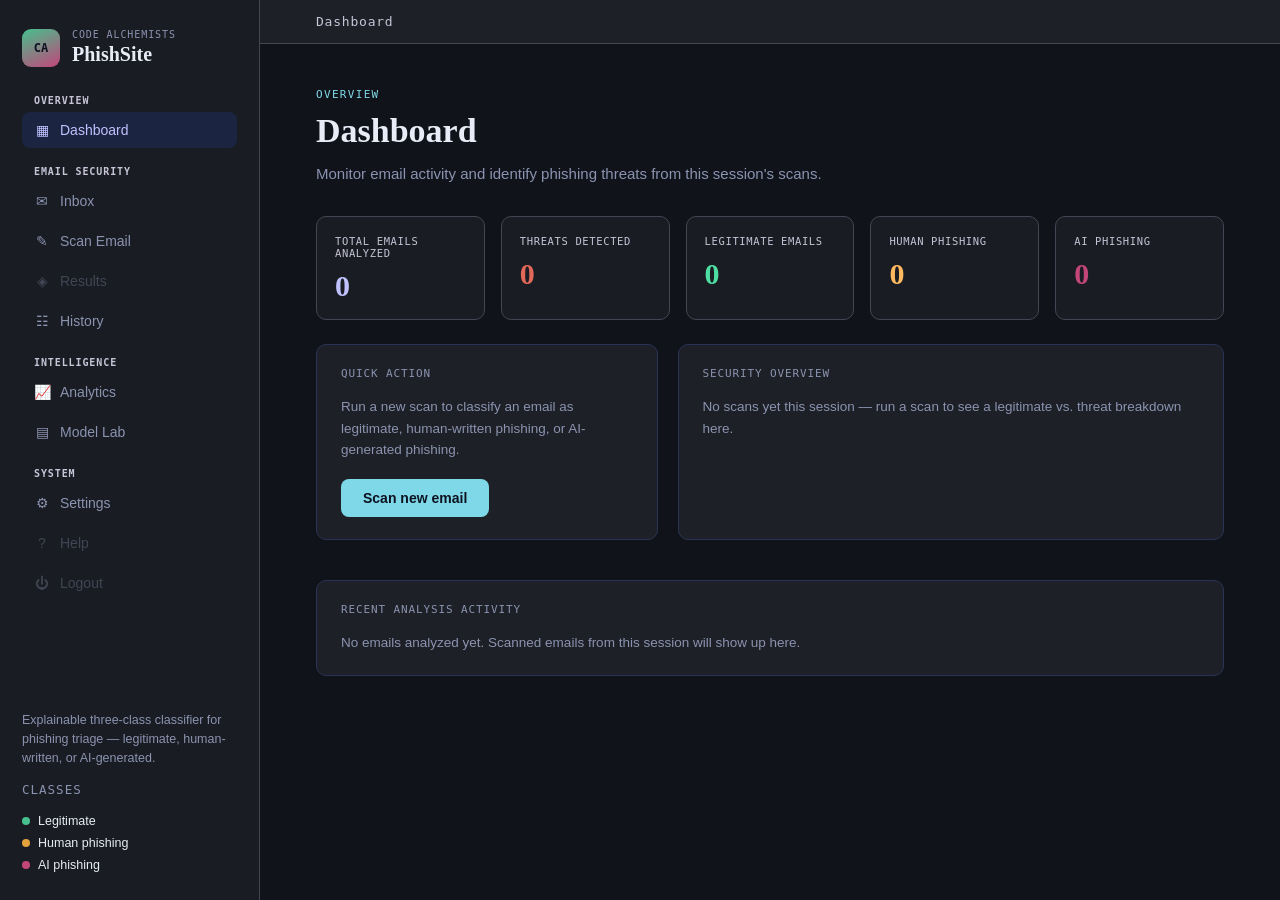
==== index.html @ acab6c03 "Improve Gmail OAuth and inbox fetching" ====
<!DOCTYPE html>
<html lang="en">
<head>
<meta charset="UTF-8">
<meta name="viewport" content="width=device-width, initial-scale=1.0">
<!-- Phase 2E-5: restricts where this static page can load scripts/styles/fonts from and
     where it can send network requests, limiting what a content-injection bug could reach
     (e.g. exfiltrating the in-memory Gmail access token) to the hosts this app actually uses. -->
<meta http-equiv="Content-Security-Policy" content="default-src 'self'; script-src 'self' https://accounts.google.com; style-src 'self' 'unsafe-inline' https://fonts.googleapis.com; font-src https://fonts.gstatic.com; img-src 'self'; connect-src 'self' https://gmail.googleapis.com https://www.googleapis.com https://oauth2.googleapis.com; frame-src https://accounts.google.com; base-uri 'self'; form-action 'self';">
<title>PhishSite — Email Origin Classifier · Code Alchemists</title>
<link rel="preconnect" href="https://fonts.googleapis.com">
<link rel="preconnect" href="https://fonts.gstatic.com" crossorigin>
<link href="https://fonts.googleapis.com/css2?family=Fraunces:opsz,wght@9..144,400;9..144,500;9..144,600;9..144,700;9..144,800&family=Inter:wght@400;500;600;700&family=IBM+Plex+Mono:wght@400;500;600&display=swap" rel="stylesheet">
<script src="https://accounts.google.com/gsi/client" async defer></script>
<link rel="stylesheet" href="style.css">
</head>
<body>
<input type="checkbox" id="mobile-nav-toggle" class="mobile-nav-toggle-input" hidden>
<label for="mobile-nav-toggle" class="sidebar-overlay" aria-hidden="true"></label>

<div class="app">

  <aside class="sidebar">
    <div class="brand">
      <span class="brand-mark">CA</span>
      <div class="brand-text">
        <span class="brand-eyebrow">Code Alchemists</span>
        <span class="brand-name">PhishSite</span>
      </div>
    </div>

    <nav class="nav">
      <p class="nav-group-label">Overview</p>
      <button class="nav-item active" data-view="dashboard"><span class="nav-icon">▦</span>Dashboard</button>

      <p class="nav-group-label">Email Security</p>
      <button class="nav-item" data-view="inbox"><span class="nav-icon">✉</span>Inbox</button>
      <button class="nav-item" data-view="scan"><span class="nav-icon">✎</span>Scan Email</button>
      <button class="nav-item" data-view="results" id="nav-results" disabled><span class="nav-icon">◈</span>Results</button>
      <button class="nav-item" data-view="history"><span class="nav-icon">☷</span>History</button>

      <p class="nav-group-label">Intelligence</p>
      <button class="nav-item" data-view="analytics"><span class="nav-icon">📈</span>Analytics</button>
      <button class="nav-item" data-view="lab"><span class="nav-icon">▤</span>Model Lab</button>

      <p class="nav-group-label">System</p>
      <button class="nav-item" data-view="settings"><span class="nav-icon">⚙</span>Settings</button>
      <button class="nav-item" data-view="help" disabled><span class="nav-icon">?</span>Help</button>
      <button class="nav-item" data-view="logout" disabled><span class="nav-icon">⏻</span>Logout</button>
    </nav>

    <div class="sidebar-foot">
      <p>Explainable three-class classifier for phishing triage — legitimate, human-written, or AI-generated.</p>
      <p class="legend-title mono">Classes</p>
      <ul class="legend">
        <li><i class="dot dot-legit"></i>Legitimate</li>
        <li><i class="dot dot-human"></i>Human phishing</li>
        <li><i class="dot dot-ai"></i>AI phishing</li>
      </ul>
    </div>
  </aside>

  <main class="main">

    <header class="topbar">
      <label for="mobile-nav-toggle" class="hamburger-btn" id="mobile-menu-btn" aria-label="Open menu">
        <span></span><span></span><span></span>
      </label>
      <span class="topbar-title mono" id="topbar-title">Dashboard</span>
    </header>

    <div class="main-content">

    <!-- DASHBOARD VIEW -->
    <section class="view active" id="view-dashboard">
      <div class="view-head">
        <p class="eyebrow">Overview</p>
        <h1>Dashboard</h1>
        <p class="lede">Monitor email activity and identify phishing threats from this session's scans.</p>
      </div>

      <div class="dash-bento">
        <div class="metric-card">
          <p class="metric-label">Total emails analyzed</p>
          <p class="metric-value" id="metric-total">0</p>
        </div>
        <div class="metric-card">
          <p class="metric-label">Threats detected</p>
          <p class="metric-value metric-danger" id="metric-threats">0</p>
        </div>
        <div class="metric-card">
          <p class="metric-label">Legitimate emails</p>
          <p class="metric-value metric-secondary" id="metric-legit">0</p>
        </div>
        <div class="metric-card">
          <p class="metric-label">Human phishing</p>
          <p class="metric-value metric-tertiary" id="metric-human">0</p>
        </div>
        <div class="metric-card">
          <p class="metric-label">AI phishing</p>
          <p class="metric-value metric-ai" id="metric-ai">0</p>
        </div>
      </div>

      <div class="dash-grid">
        <div class="panel dash-quick-action">
          <p class="panel-title">Quick action</p>
          <p class="dash-quick-desc">Run a new scan to classify an email as legitimate, human-written phishing, or AI-generated phishing.</p>
          <button class="btn-primary" id="btn-dash-scan">Scan new email</button>
        </div>

        <div class="panel dash-security-overview">
          <p class="panel-title">Security overview</p>
          <div id="dash-security-body">
            <p class="dash-empty-text">No scans yet this session — run a scan to see a legitimate vs. threat breakdown here.</p>
          </div>
        </div>
      </div>

      <div class="panel dash-activity">
        <p class="panel-title">Recent analysis activity</p>
        <div id="dash-activity-body">
          <p class="dash-empty-text">No emails analyzed yet. Scanned emails from this session will show up here.</p>
        </div>
      </div>
    </section>

    <!-- INBOX VIEW -->
    <section class="view" id="view-inbox">
      <div class="view-head">
        <p class="eyebrow">Email security</p>
        <h1>Inbox</h1>
        <p class="lede">Connect Gmail with Google's own sign-in to pull recent messages straight into the scanner and scan them for phishing.</p>
      </div>

      <div class="inbox-panel" id="gmail-panel">

        <!-- DISCONNECTED STATE -->
        <div id="gmail-disconnected" class="inbox-disconnected">
          <div class="inbox-disconnected-icon">✉</div>
          <p class="inbox-disconnected-title">Connect your Gmail inbox</p>
          <p class="gmail-desc">PhishSite never sees your password — Google handles sign-in directly and only hands this page a temporary, read-only token.</p>
          <div class="gmail-setup-row">
            <button class="btn-primary" id="btn-gmail-connect">Continue with Google</button>
          </div>
        </div>

        <!-- CONNECTED STATE -->
        <div id="gmail-connected" class="inbox-connected" style="display:none;">
          <div class="inbox-toolbar">
            <span id="gmail-account-label" class="mono"></span>
            <div class="inbox-toolbar-actions">
              <button class="btn-secondary" id="btn-gmail-refresh">Fetch recent emails</button>
              <button class="btn-primary" id="btn-gmail-scanall">Scan all fetched</button>
              <button class="btn-secondary" id="btn-gmail-disconnect">Disconnect</button>
            </div>
          </div>
          <div id="gmail-messages" class="gmail-messages"></div>
          <div id="gmail-batch-results" class="gmail-batch-results"></div>
        </div>

        <p class="gmail-status mono" id="gmail-status"></p>
      </div>
    </section>

    <!-- SCAN VIEW -->
    <section class="view" id="view-scan">
      <div class="view-head">
        <p class="eyebrow">Input</p>
        <h1>Trace where this email really came from.</h1>
        <p class="lede">Paste the subject, sender, and body below. PhishSite reads the language itself — tone, urgency, structure — to tell a legitimate message apart from human-written and AI-generated phishing, and shows its reasoning.</p>
      </div>

      <div class="steps">
        <div class="step active"><span>1</span>Input</div>
        <div class="step-line"></div>
        <div class="step" id="step-analyze"><span>2</span>Analyze</div>
        <div class="step-line"></div>
        <div class="step" id="step-evidence"><span>3</span>Evidence</div>
      </div>

      <div class="panel scan-grid">
        <p class="panel-title" style="grid-column:1/-1;">Manual entry</p>
        <div class="field-col">
          <label>Subject
            <input id="in-subject" type="text" placeholder="e.g. Your account will be suspended">
          </label>
          <label>Sender
            <input id="in-sender" type="text" placeholder="e.g. billing@company.com">
          </label>
          <label>URLs
            <input id="in-urls" type="text" placeholder="Paste any links found in the email">
          </label>
          <label>Metadata
            <input id="in-metadata" type="text" placeholder="SPF / DKIM / Reply-To (optional)">
          </label>
          <div class="samples">
            <span class="samples-label">Try a sample:</span>
            <button class="sample-btn" data-sample="legit">Legitimate</button>
            <button class="sample-btn" data-sample="human">Human phishing</button>
            <button class="sample-btn" data-sample="ai">AI phishing</button>
          </div>
        </div>

        <div class="body-col">
          <label style="flex:1;display:flex;flex-direction:column;">Email body
            <textarea id="in-body" rows="12" placeholder="Paste the full email body here..." style="flex:1;"></textarea>
          </label>
          <div class="scan-actions">
            <button class="btn-primary" id="btn-analyze">Analyze email</button>
            <span class="scan-status mono" id="scan-status"></span>
          </div>
        </div>
      </div>

      <div class="panel hint-panel">
        <p class="hint-title">What PhishSite looks for</p>
        <p class="hint-sample">"Dear <mark class="tag-neutral">Valued Customer</mark>, your account will be <mark class="tag-human">suspended within 24 hours</mark>... <mark class="tag-ai">we understand the inconvenience this may cause</mark>... please <mark class="tag-error">verifiy</mark> now."</p>
        <ul class="hint-legend">
          <li><i class="dot dot-tag-neutral"></i>Generic greeting</li>
          <li><i class="dot dot-human"></i>Urgency cue</li>
          <li><i class="dot dot-ai"></i>AI-style phrasing</li>
          <li><i class="dot dot-error"></i>Spelling irregularity</li>
        </ul>
      </div>
    </section>

    <!-- RESULTS VIEW -->
    <section class="view" id="view-results">
      <div class="view-head">
        <p class="eyebrow">Evidence</p>
      </div>

      <div class="result-banner" id="result-banner">
        <div>
          <span class="severity-badge sev-trusted" id="severity-badge">—</span>
          <span class="source-badge source-manual" id="source-badge"></span>
          <p class="result-label" id="result-label">—</p>
          <p class="result-sub" id="result-sub">Run a scan to see a classification here.</p>
        </div>
        <div class="confidence-wrap">
          <p class="confidence-num" id="confidence-num">—</p>
          <div class="confidence-bar"><div class="confidence-fill" id="confidence-fill"></div></div>
          <p class="confidence-caption">confidence</p>
        </div>
      </div>

      <div class="panel result-summary-panel" id="result-summary-panel">
        <div class="summary-stat"><p class="summary-stat-label">Threat level</p><p class="summary-stat-value" id="summary-threat">—</p></div>
        <div class="summary-stat"><p class="summary-stat-label">Classification</p><p class="summary-stat-value" id="summary-classification">—</p></div>
        <div class="summary-stat"><p class="summary-stat-label">Confidence</p><p class="summary-stat-value" id="summary-confidence">—</p></div>
        <div class="summary-stat"><p class="summary-stat-label">Signals found</p><p class="summary-stat-value" id="summary-signal-count">—</p></div>
        <div class="summary-stat"><p class="summary-stat-label">URLs detected</p><p class="summary-stat-value" id="summary-url-count">—</p></div>
        <div class="summary-stat summary-stat-wide"><p class="summary-stat-label">Sender</p><p class="summary-stat-value mono" id="summary-sender">—</p></div>
        <div class="summary-stat summary-stat-wide"><p class="summary-stat-label">Received</p><p class="summary-stat-value mono" id="summary-received">—</p></div>
      </div>

      <div class="panel why-panel" id="why-panel">
        <p class="panel-title">Why this result?</p>
        <p class="confidence-explain" id="confidence-explain">Run a scan to see an explanation here.</p>
        <div class="why-groups">
          <div class="why-group why-group-trust">
            <p class="why-group-title">Trust indicators</p>
            <ul class="why-list" id="why-trust-list"></ul>
          </div>
          <div class="why-group why-group-risk">
            <p class="why-group-title">Risk indicators</p>
            <ul class="why-list" id="why-risk-list"></ul>
          </div>
          <div class="why-group why-group-attention">
            <p class="why-group-title">Attention indicators</p>
            <ul class="why-list" id="why-attention-list"></ul>
          </div>
        </div>
      </div>

      <div class="panel auth-panel" id="auth-panel">
        <p class="panel-title">Email authentication</p>
        <p class="auth-unavailable" id="auth-unavailable">Authentication headers aren't available for manually entered email — connect Gmail and scan a real message to see SPF/DKIM/DMARC results here.</p>
        <div class="auth-grid" id="auth-grid" style="display:none;">
          <div class="auth-stat"><p class="summary-stat-label">SPF</p><span class="auth-status-badge" id="auth-spf">—</span></div>
          <div class="auth-stat"><p class="summary-stat-label">DKIM</p><span class="auth-status-badge" id="auth-dkim">—</span></div>
          <div class="auth-stat"><p class="summary-stat-label">DMARC</p><span class="auth-status-badge" id="auth-dmarc">—</span></div>
          <div class="auth-stat"><p class="summary-stat-label">Sender alignment</p><span class="auth-status-badge" id="auth-alignment">—</span></div>
        </div>
        <ul class="auth-evidence-list" id="auth-evidence-list"></ul>
      </div>

      <div class="panel attachment-panel" id="attachment-panel">
        <p class="panel-title">Attachment analysis</p>
        <p class="auth-unavailable" id="attachment-unavailable">Attachment data isn't available for manually entered email — connect Gmail and scan a real message to see attachment risk here.</p>
        <p class="auth-unavailable" id="attachment-none" style="display:none;">No attachments were found on this message.</p>
        <table class="attachment-table" id="attachment-table" style="display:none;">
          <thead><tr><th>Filename</th><th>Type</th><th>Risk</th><th>Reason</th></tr></thead>
          <tbody id="attachment-table-body"></tbody>
        </table>
      </div>

      <div class="results-grid">
        <div class="panel annotated-panel" id="annotated-panel">
          <p class="panel-title">Annotated email</p>
          <div class="annotated-legend">
            <span class="legend-item"><span class="legend-swatch sw-security"></span>Security / trusted wording</span>
            <span class="legend-item"><span class="legend-swatch sw-human"></span>Urgency / warning wording</span>
            <span class="legend-item"><span class="legend-swatch sw-ai"></span>AI-style hedging phrasing</span>
            <span class="legend-item"><span class="legend-swatch sw-neutral"></span>Generic greeting</span>
            <span class="legend-item"><span class="legend-swatch sw-error"></span>Spelling / grammar irregularity</span>
          </div>
          <div class="annotated-meta" id="annotated-meta"></div>
          <div class="annotated-body" id="annotated-body">Run a scan first.</div>
        </div>

        <div class="side-col">
          <div class="panel">
            <p class="panel-title">Top signals</p>
            <ul class="signals" id="signals-list"></ul>
          </div>
          <div class="panel risk-panel" id="risk-panel">
            <p class="panel-title">Risk summary</p>
            <p id="risk-text">—</p>
            <p class="recommend" id="recommend-text"></p>
          </div>
          <div class="panel action-panel" id="action-panel">
            <p class="panel-title">What should you do?</p>
            <ul class="action-list" id="action-list"></ul>
          </div>
        </div>
      </div>

      <div class="heuristic-disclaimer">
        <span class="disclaimer-icon">ℹ</span>
        <span>PhishSite uses heuristic analysis based on email content, sender information, and links. It helps identify suspicious patterns but does not guarantee that an email is safe or malicious — always use your own judgment for anything sensitive.</span>
      </div>

      <div class="results-actions">
        <button class="btn-secondary" id="btn-rescan">Analyze another email</button>
        <button class="btn-secondary" id="btn-export">Export report</button>
      </div>
    </section>

    <!-- HISTORY VIEW -->
    <section class="view" id="view-history">
      <div class="view-head">
        <p class="eyebrow">Email security</p>
        <h1>Analysis history</h1>
        <p class="lede">Review email analyses from this session and reopen any result.</p>
      </div>

      <div class="history-toolbar">
        <input type="text" id="history-search" class="history-search-input" placeholder="Search by subject or sender...">
        <select id="history-filter" class="history-filter-select">
          <option value="all">All classifications</option>
          <option value="legit">Legitimate</option>
          <option value="human">Human phishing</option>
          <option value="ai">AI phishing</option>
        </select>
      </div>

      <div class="panel history-panel" id="history-body"></div>
    </section>

    <!-- ANALYTICS VIEW -->
    <section class="view" id="view-analytics">
      <div class="view-head">
        <p class="eyebrow">Intelligence</p>
        <h1>Security analytics</h1>
        <p class="lede">Classification patterns and threat trends from this session's scans.</p>
      </div>

      <div id="analytics-body"></div>
    </section>

    <!-- LAB VIEW -->
    <section class="view" id="view-lab">
      <div class="view-head">
        <p class="eyebrow">Model lab</p>
        <div class="view-head-title-row">
          <h1>Model evaluation dashboard</h1>
          <span class="badge-demo">Demo data</span>
        </div>
        <p class="lede">Sample results shown for illustration — no trained model is connected yet. Point PhishSite at a trained checkpoint to populate this view with live metrics.</p>
      </div>

      <div class="lab-toggle">
        <button class="toggle-btn active" data-model="tfidf">TF-IDF + XGBoost</button>
        <button class="toggle-btn" data-model="distilbert">DistilBERT-inspired</button>
      </div>

      <div class="panel lab-overview">
        <div class="lab-overview-row">
          <div>
            <p class="lab-overview-name" id="lab-overview-name">TF-IDF + XGBoost</p>
            <p class="gmail-desc" id="lab-overview-note">Lightweight baseline, fast to retrain</p>
          </div>
          <span class="badge-demo">Demo data</span>
        </div>
      </div>

      <div class="kpi-row" id="kpi-row"></div>

      <div class="lab-grid">
        <div class="panel">
          <p class="panel-title">Model comparison <span class="badge-demo badge-demo-sm">Demo</span></p>
          <table class="cmp-table" id="cmp-table">
            <thead><tr><th>Model</th><th>Accuracy</th><th>F1-score</th><th>Notes</th></tr></thead>
            <tbody>
              <tr data-model="tfidf"><td>TF-IDF + XGBoost</td><td>91.4%</td><td>89.8%</td><td>Lightweight baseline, fast to retrain</td></tr>
              <tr data-model="distilbert"><td>DistilBERT-inspired</td><td>94.7%</td><td>93.9%</td><td>Higher accuracy, heavier inference cost</td></tr>
            </tbody>
          </table>
        </div>
        <div class="panel">
          <p class="panel-title">Class distribution (training set) <span class="badge-demo badge-demo-sm">Demo</span></p>
          <div class="dist-chart" id="dist-chart"></div>
        </div>
      </div>

      <div class="panel">
        <p class="panel-title">Confusion matrix <span class="badge-demo badge-demo-sm">Demo</span></p>
        <div class="confusion" id="confusion-matrix"></div>
      </div>

      <div class="panel">
        <p class="panel-title">Adversarial examples &amp; failure cases</p>
        <ul class="fail-list">
          <li><strong>Polished, legitimate-like phishing</strong> — fluent AI phishing with a convincing footer is occasionally scored as Legitimate; mitigated by weighting URL and sender signals more heavily.</li>
          <li><strong>Tone-mismatched email</strong> — a human-written phishing email rewritten in a formal register drifts toward the AI-phishing class; flagged for adversarial retraining.</li>
          <li><strong>Short transactional emails</strong> — very short legitimate emails sometimes lack enough signal for a confident prediction.</li>
        </ul>
      </div>
    </section>

    <!-- SETTINGS VIEW -->
    <section class="view" id="view-settings">
      <div class="view-head">
        <p class="eyebrow">System</p>
        <h1>Settings</h1>
        <p class="lede">Manage your Gmail connection and this session's data.</p>
      </div>

      <div id="settings-body"></div>
    </section>

    </div>
  </main>
</div>


<script src="app.js"></script>
</body>
</html>
---- style.css ----
:root{
    --ink:#0D1220;
    --panel:#141B30;
    --panel-raised:#1B2440;
    --line:#2A3355;
    --text:#E8ECF6;
    --muted:#8B93B0;
    --action:#7FD8E8;
    --legit:#46C08D;
    --human:#E3A23C;
    --ai:#C2467A;
    --tag-neutral:#6F8FD8;
    --tag-error:#E2685A;
    --radius:10px;

    /* PhishSite shell design tokens (Stitch design system) */
    --ps-surface:#10131a;
    --ps-surface-container-low:#191c22;
    --ps-surface-container:#1d2026;
    --ps-primary:#c0c1ff;
    --ps-secondary:#4edea3;
    --ps-tertiary:#ffb95f;
    --ps-on-surface:#e1e2eb;
    --ps-on-surface-variant:#c7c4d7;
    --ps-outline-variant:#464554;
    --ps-sidebar-width:260px;
  }
  *{box-sizing:border-box;}
  html,body{margin:0;padding:0;}
  body{
    background:var(--ps-surface);
    color:var(--text);
    font-family:'Inter',sans-serif;
    -webkit-font-smoothing:antialiased;
  }
  h1,h2,.font-display{font-family:'Fraunces',serif;font-optical-sizing:auto;}
  .mono{font-family:'IBM Plex Mono',monospace;}
  a{color:var(--action);}
  button{font-family:inherit;cursor:pointer;}
  ::selection{background:var(--action);color:var(--ink);}
  :focus-visible{outline:2px solid var(--action);outline-offset:2px;}

  .app{display:flex;min-height:100vh;}

  /* SIDEBAR (PhishSite application shell) */
  .sidebar{
    width:var(--ps-sidebar-width);flex-shrink:0;background:var(--ps-surface-container-low);
    border-right:1px solid var(--ps-outline-variant);
    padding:28px 22px;display:flex;flex-direction:column;gap:28px;
    position:fixed;top:0;left:0;height:100vh;overflow-y:auto;z-index:50;
  }
  .main{margin-left:var(--ps-sidebar-width);}

  .nav-group-label{
    font-family:'IBM Plex Mono',monospace;font-size:10px;font-weight:600;
    letter-spacing:.09em;text-transform:uppercase;color:var(--ps-on-surface-variant);
    margin:14px 0 2px;padding:0 12px;
  }
  .nav-group-label:first-child{margin-top:0;}

  /* Mobile off-canvas overlay + toggle (CSS-only, no JS needed) */
  .sidebar-overlay{
    display:none;position:fixed;inset:0;background:rgba(0,0,0,.5);z-index:40;
  }
  .hamburger-btn{
    display:none;flex-direction:column;justify-content:center;gap:4px;
    width:34px;height:34px;cursor:pointer;flex-shrink:0;
  }
  .hamburger-btn span{display:block;width:20px;height:2px;background:var(--ps-on-surface);border-radius:2px;}
  .brand{display:flex;align-items:center;gap:12px;}
  .brand-mark{
    width:38px;height:38px;border-radius:9px;flex-shrink:0;
    background:linear-gradient(155deg,var(--legit),var(--ai));
    display:flex;align-items:center;justify-content:center;
    font-family:'IBM Plex Mono',monospace;font-weight:600;font-size:12px;color:var(--ink);
  }
  .brand-text{display:flex;flex-direction:column;line-height:1.3;}
  .brand-eyebrow{font-family:'IBM Plex Mono',monospace;font-size:10px;letter-spacing:.09em;text-transform:uppercase;color:var(--muted);}
  .brand-name{font-family:'Fraunces',serif;font-size:20px;font-weight:600;}

  .nav{display:flex;flex-direction:column;gap:4px;}
  .nav-item{
    display:flex;align-items:center;gap:10px;
    background:transparent;border:none;color:var(--muted);
    text-align:left;padding:10px 12px;border-radius:8px;font-size:14px;font-weight:500;
    transition:background .15s ease,color .15s ease;
  }
  .nav-icon{font-size:14px;width:16px;text-align:center;}
  .nav-item:hover:not(:disabled){background:var(--panel-raised);color:var(--text);}
  .nav-item.active{background:var(--panel-raised);color:var(--ps-primary);}
  .nav-item:disabled{opacity:.35;cursor:not-allowed;}

  .sidebar-foot{margin-top:auto;display:flex;flex-direction:column;gap:14px;}
  .sidebar-foot p{font-size:12.5px;color:var(--muted);line-height:1.5;margin:0;}
  .legend-title{font-family:'IBM Plex Mono',monospace;font-size:10px;text-transform:uppercase;letter-spacing:.08em;color:var(--muted)!important;}
  .legend{list-style:none;padding:0;margin:0;display:flex;flex-direction:column;gap:8px;}
  .legend li{display:flex;align-items:center;gap:8px;font-size:12.5px;color:var(--text);}
  .dot{width:8px;height:8px;border-radius:50%;display:inline-block;flex-shrink:0;}
  .dot-legit{background:var(--legit);}
  .dot-human{background:var(--human);}
  .dot-ai{background:var(--ai);}
  .dot-tag-neutral{background:var(--tag-neutral);}
  .dot-error{background:var(--tag-error);}

  /* MAIN */
  .main{flex:1;min-width:0;display:flex;flex-direction:column;}
  .topbar{
    display:flex;align-items:center;gap:16px;flex-shrink:0;
    padding:14px 56px;background:var(--ps-surface-container);
    border-bottom:1px solid var(--ps-outline-variant);
    position:sticky;top:0;z-index:30;
  }
  .topbar-title{font-size:13px;letter-spacing:.06em;color:var(--ps-on-surface-variant);}
  .main-content{padding:44px 56px 80px;}
  .view{display:none;max-width:1080px;margin:0 auto;}
  .view.active{display:block;animation:fadeIn .4s ease;}
  @keyframes fadeIn{from{opacity:0;transform:translateY(6px);}to{opacity:1;transform:translateY(0);}}

  .eyebrow{font-family:'IBM Plex Mono',monospace;font-size:11px;letter-spacing:.12em;text-transform:uppercase;color:var(--action);margin:0 0 10px;}
  .view-head h1{font-size:34px;font-weight:600;margin:0 0 12px;line-height:1.15;}
  .lede{color:var(--muted);font-size:15px;line-height:1.6;max-width:640px;margin:0 0 30px;}

  /* STEPS */
  .steps{display:flex;align-items:center;gap:10px;margin-bottom:28px;}
  .step{display:flex;align-items:center;gap:8px;font-size:12.5px;color:var(--muted);font-weight:500;}
  .step span{width:20px;height:20px;border-radius:50%;border:1px solid var(--line);display:flex;align-items:center;justify-content:center;font-size:11px;font-family:'IBM Plex Mono',monospace;}
  .step.active{color:var(--text);}
  .step.active span{border-color:var(--action);color:var(--action);}
  .step-line{width:36px;height:1px;background:var(--line);}

  /* PANELS */
  .panel{background:var(--panel);border:1px solid var(--line);border-radius:var(--radius);padding:22px 24px;margin-bottom:20px;}
  .panel-title{font-family:'IBM Plex Mono',monospace;font-size:11px;text-transform:uppercase;letter-spacing:.08em;color:var(--muted);margin:0 0 16px;}

  /* SCAN FORM */
  .scan-grid{display:grid;grid-template-columns:1fr 1.15fr;gap:28px;}
  label{display:flex;flex-direction:column;gap:6px;font-size:12.5px;color:var(--muted);margin-bottom:14px;}
  .field-col label:last-of-type{margin-bottom:0;}
  input[type=text],textarea{
    background:var(--panel-raised);border:1px solid var(--line);border-radius:7px;
    color:var(--text);padding:10px 12px;font-size:14px;font-family:'Inter',sans-serif;
    resize:vertical;
  }
  textarea{font-family:'IBM Plex Mono',monospace;font-size:13px;line-height:1.6;}
  input::placeholder,textarea::placeholder{color:#586084;}
  .samples{margin-top:6px;display:flex;flex-wrap:wrap;align-items:center;gap:8px;}
  .samples-label{font-size:12px;color:var(--muted);margin-right:2px;}
  .sample-btn{background:transparent;border:1px solid var(--line);color:var(--text);padding:6px 12px;border-radius:20px;font-size:12px;transition:border-color .15s ease,color .15s ease;}
  .sample-btn:hover{border-color:var(--action);color:var(--action);}
  .body-col{display:flex;flex-direction:column;}
  .scan-actions{margin-top:14px;display:flex;align-items:center;gap:14px;}
  .btn-primary{background:var(--action);color:var(--ink);border:none;padding:11px 22px;border-radius:8px;font-weight:600;font-size:14px;transition:filter .15s ease,transform .1s ease;}
  .btn-primary:hover{filter:brightness(1.08);}
  .btn-primary:active{transform:scale(.98);}
  .scan-status{font-family:'IBM Plex Mono',monospace;font-size:12px;color:var(--action);min-height:16px;}
  .scan-status.err{color:var(--tag-error);}

  .hint-panel{background:var(--panel-raised);}
  .hint-title{font-size:13px;font-weight:600;margin:0 0 10px;color:var(--text);}
  .hint-sample{font-family:'IBM Plex Mono',monospace;font-size:12.5px;line-height:2;color:var(--muted);margin:0 0 14px;}
  .hint-sample mark{border-radius:3px;padding:1px 4px;color:var(--ink);font-weight:600;}
  .hint-legend{list-style:none;display:flex;flex-wrap:wrap;gap:16px;padding:0;margin:0;}
  .hint-legend li{display:flex;align-items:center;gap:7px;font-size:12px;color:var(--muted);}

  mark.tag-human{background:var(--human);}
  mark.tag-ai{background:var(--ai);color:var(--text);}
  mark.tag-neutral{background:var(--tag-neutral);}
  mark.tag-security{background:var(--ps-secondary);color:var(--ink);}
  mark.tag-error{background:transparent;color:var(--tag-error);border-bottom:2px dotted var(--tag-error);padding:0;}

  /* GMAIL CONNECT */
  .gmail-desc{font-size:13px;color:var(--muted);line-height:1.6;margin:0 0 14px;max-width:620px;}
  .gmail-setup-row{display:flex;gap:10px;flex-wrap:wrap;}
  .gmail-status{font-size:12px;margin:12px 0 0;min-height:16px;color:var(--action);}
  .gmail-status.err{color:var(--tag-error);}
  #gmail-account-label{font-size:12.5px;color:var(--text);}
  .gmail-status-row .btn-secondary{padding:8px 14px;font-size:12.5px;}
  .gmail-messages{display:flex;flex-direction:column;gap:8px;max-height:320px;overflow-y:auto;}
  .gmail-msg-row{display:flex;align-items:center;gap:12px;background:var(--panel);border:1px solid var(--line);border-radius:8px;padding:10px 14px;}
  .gmail-msg-main{flex:1;min-width:0;}
  .gmail-msg-subject{font-size:13.5px;font-weight:600;white-space:nowrap;overflow:hidden;text-overflow:ellipsis;}
  .gmail-msg-meta{font-size:11.5px;color:var(--muted);font-family:'IBM Plex Mono',monospace;white-space:nowrap;overflow:hidden;text-overflow:ellipsis;}
  .gmail-msg-scan{flex-shrink:0;padding:7px 14px;font-size:12.5px;}
  .gmail-batch-results{margin-top:16px;}
  .batch-table{width:100%;border-collapse:collapse;font-size:12.5px;}
  .batch-table th,.batch-table td{text-align:left;padding:8px;border-bottom:1px solid var(--line);}
  .batch-table th{color:var(--muted);font-weight:500;font-size:11px;text-transform:uppercase;letter-spacing:.04em;}
  .batch-table tr[data-idx]:hover td{color:var(--action);}
  .batch-badge{display:inline-block;padding:2px 9px;border-radius:20px;font-size:11px;font-weight:700;color:var(--ink);}

  /* RESULTS */
  .result-banner{
    display:flex;align-items:center;justify-content:space-between;gap:24px;
    background:var(--panel);border:1px solid var(--line);border-left:5px solid var(--muted);
    border-radius:var(--radius);padding:24px 28px;margin-bottom:24px;transition:border-color .3s ease;
  }
  .result-label{font-family:'Fraunces',serif;font-size:32px;font-weight:700;margin:0 0 6px;letter-spacing:.01em;}
  .result-sub{margin:0;color:var(--muted);font-size:13.5px;}
  .confidence-wrap{text-align:right;min-width:120px;}
  .confidence-num{font-family:'IBM Plex Mono',monospace;font-size:26px;font-weight:600;margin:0;}
  .confidence-bar{width:120px;height:5px;background:var(--panel-raised);border-radius:4px;overflow:hidden;margin:8px 0 6px;}
  .confidence-fill{height:100%;width:0%;background:var(--muted);transition:width .8s cubic-bezier(.22,.9,.3,1);}
  .confidence-caption{margin:0;font-size:10.5px;text-transform:uppercase;letter-spacing:.08em;color:var(--muted);}

  .results-grid{display:grid;grid-template-columns:1.5fr 1fr;gap:20px;align-items:start;}
  .annotated-meta{display:flex;flex-direction:column;gap:4px;font-family:'IBM Plex Mono',monospace;font-size:12px;color:var(--muted);background:var(--panel-raised);border:1px solid var(--line);border-radius:7px;padding:12px 14px;margin-bottom:16px;}
  .annotated-meta b{color:var(--text);font-weight:500;}
  .flag-chip{display:inline-block;background:var(--tag-error);color:var(--ink);font-size:10px;font-weight:700;padding:2px 7px;border-radius:10px;margin-left:8px;text-transform:uppercase;letter-spacing:.04em;}
  .annotated-body{font-family:'IBM Plex Mono',monospace;font-size:13.5px;line-height:2.1;color:var(--text);white-space:pre-wrap;}

  .side-col{display:flex;flex-direction:column;}
  .signals{list-style:none;padding:0;margin:0;display:flex;flex-direction:column;gap:16px;}
  .signal-kind-tag{
    display:inline-block;font-family:'IBM Plex Mono',monospace;font-size:9.5px;
    text-transform:uppercase;letter-spacing:.06em;padding:2px 8px;border-radius:20px;
    margin-bottom:6px;
  }
  .signal-kind-risk{border-left:3px solid var(--tag-error);padding-left:11px;}
  .signal-kind-risk .signal-kind-tag{background:rgba(226,104,90,.15);color:var(--tag-error);}
  .signal-kind-trust{border-left:3px solid var(--ps-secondary);padding-left:11px;}
  .signal-kind-trust .signal-kind-tag{background:rgba(78,222,163,.15);color:var(--ps-secondary);}
  .signal-kind-attention{border-left:3px solid var(--ps-tertiary);padding-left:11px;}
  .signal-kind-attention .signal-kind-tag{background:rgba(255,185,95,.15);color:var(--ps-tertiary);}

  /* Why this result? summary panel */
  .why-panel{margin-bottom:20px;}
  .confidence-explain{font-size:13px;color:var(--muted);margin:0 0 16px;line-height:1.6;}
  .why-groups{display:grid;grid-template-columns:1fr 1fr 1fr;gap:16px;}
  .why-group-title{
    font-family:'IBM Plex Mono',monospace;font-size:10.5px;text-transform:uppercase;
    letter-spacing:.06em;margin:0 0 8px;padding-bottom:6px;border-bottom:1px solid var(--line);
  }
  .why-group-trust .why-group-title{color:var(--ps-secondary);}
  .why-group-risk .why-group-title{color:var(--tag-error);}
  .why-group-attention .why-group-title{color:var(--ps-tertiary);}
  .why-list{list-style:none;margin:0;padding:0;display:flex;flex-direction:column;gap:6px;}
  .why-list li{font-size:12.5px;color:var(--text);line-height:1.5;padding-left:14px;position:relative;}
  .why-list li::before{content:"–";position:absolute;left:0;color:var(--muted);}
  .why-empty{font-size:12.5px;color:var(--muted);font-style:italic;}

  /* Annotated body legend */
  .annotated-legend{display:flex;flex-wrap:wrap;gap:14px;margin-bottom:14px;padding-bottom:12px;border-bottom:1px solid var(--line);}
  .legend-item{display:flex;align-items:center;gap:6px;font-size:11.5px;color:var(--muted);}
  .legend-swatch{width:11px;height:11px;border-radius:3px;flex-shrink:0;}
  .legend-swatch.sw-security{background:var(--ps-secondary);}
  .legend-swatch.sw-human{background:var(--human);}
  .legend-swatch.sw-ai{background:var(--ai);}
  .legend-swatch.sw-neutral{background:var(--tag-neutral);}
  .legend-swatch.sw-error{background:transparent;border:2px dotted var(--tag-error);}

  /* Heuristic disclaimer — informational, not alarming */
  .heuristic-disclaimer{
    display:flex;gap:10px;align-items:flex-start;font-size:12px;color:var(--muted);
    line-height:1.6;background:var(--panel-raised);border:1px solid var(--line);
    border-radius:var(--radius);padding:12px 14px;margin-top:18px;
  }
  .heuristic-disclaimer .disclaimer-icon{flex-shrink:0;font-size:14px;line-height:1.4;}

  /* Threat severity badges — reuse existing PhishSite/tag color tokens, no new colors */
  .severity-badge{
    display:inline-block;font-family:'IBM Plex Mono',monospace;font-size:10.5px;font-weight:600;
    text-transform:uppercase;letter-spacing:.05em;padding:4px 11px;border-radius:20px;
    margin-bottom:8px;white-space:nowrap;
  }
  .sev-trusted{background:rgba(78,222,163,.15);color:var(--ps-secondary);}
  .sev-attention{background:rgba(255,185,95,.15);color:var(--ps-tertiary);}
  .sev-suspicious{background:rgba(194,70,122,.15);color:var(--ai);}
  .sev-critical{background:rgba(226,104,90,.18);color:var(--tag-error);}

  /* Phase 2E-4: Gmail-vs-manual source indicator — reuses the severity-badge pattern/colors */
  .source-badge{
    display:inline-block;font-family:'IBM Plex Mono',monospace;font-size:10.5px;font-weight:600;
    text-transform:uppercase;letter-spacing:.05em;padding:4px 11px;border-radius:20px;
    margin-left:8px;margin-bottom:8px;white-space:nowrap;
  }
  .source-gmail{background:rgba(78,222,163,.15);color:var(--ps-secondary);}
  .source-manual{background:var(--panel-raised);color:var(--muted);border:1px solid var(--line);}

  /* Result summary strip */
  .result-summary-panel{
    display:grid;grid-template-columns:repeat(5,1fr);gap:16px;margin-bottom:20px;
  }
  .summary-stat{min-width:0;}
  .summary-stat-wide{grid-column:1 / -1;}
  .summary-stat-label{
    font-family:'IBM Plex Mono',monospace;font-size:10px;text-transform:uppercase;
    letter-spacing:.06em;color:var(--muted);margin:0 0 5px;
  }
  .summary-stat-value{font-size:14px;font-weight:600;color:var(--text);margin:0;overflow:hidden;text-overflow:ellipsis;white-space:nowrap;}
  .summary-stat-value.mono{font-family:'IBM Plex Mono',monospace;font-weight:400;font-size:12.5px;}

  /* What should you do? action panel */
  .action-panel{margin-top:16px;}
  .action-list{list-style:none;margin:0;padding:0;display:flex;flex-direction:column;gap:10px;}
  .action-list li{
    font-size:13px;color:var(--text);line-height:1.6;padding-left:20px;position:relative;
  }
  .action-list li::before{content:"→";position:absolute;left:0;color:var(--action);font-weight:700;}

  /* History search/filter toolbar */
  .history-toolbar{display:flex;gap:10px;margin-bottom:14px;flex-wrap:wrap;}
  .history-search-input{
    flex:1;min-width:220px;background:var(--panel);border:1px solid var(--line);
    border-radius:7px;color:var(--text);padding:10px 12px;font-size:13px;
  }
  .history-filter-select{
    background:var(--panel);border:1px solid var(--line);border-radius:7px;
    color:var(--text);padding:10px 12px;font-size:13px;
  }

  /* Email authentication panel */
  .auth-panel{margin-bottom:20px;}
  .auth-unavailable{font-size:12.5px;color:var(--muted);line-height:1.6;margin:0;}
  .auth-grid{display:grid;grid-template-columns:repeat(4,1fr);gap:16px;margin-bottom:14px;}
  .auth-stat{min-width:0;}
  .auth-status-badge{
    display:inline-block;font-family:'IBM Plex Mono',monospace;font-size:11px;font-weight:600;
    text-transform:uppercase;letter-spacing:.04em;padding:3px 10px;border-radius:20px;margin-top:2px;
  }
  .auth-pass{background:rgba(78,222,163,.15);color:var(--ps-secondary);}
  .auth-neutral{background:var(--panel-raised);color:var(--muted);}
  .auth-fail{background:rgba(226,104,90,.18);color:var(--tag-error);}
  .auth-evidence-list{list-style:none;margin:0;padding:0;display:flex;flex-direction:column;gap:6px;}
  .auth-evidence-list li{font-size:12.5px;color:var(--text);line-height:1.5;padding-left:14px;position:relative;}
  .auth-evidence-list li::before{content:"–";position:absolute;left:0;color:var(--muted);}
  .attachment-risk-medium{background:rgba(255,185,95,.15);color:var(--ps-tertiary);}
  .attachment-panel{margin-bottom:20px;}
  .attachment-table{width:100%;border-collapse:collapse;font-size:13px;}
  .attachment-table th{
    text-align:left;padding:10px 12px;background:var(--ps-surface-container-low);
    color:var(--ps-on-surface-variant);font-family:'IBM Plex Mono',monospace;
    font-size:10px;text-transform:uppercase;letter-spacing:.06em;font-weight:500;
    border-bottom:1px solid var(--ps-outline-variant);
  }
  .attachment-table td{padding:10px 12px;border-bottom:1px solid var(--ps-outline-variant);color:var(--text);}
  .attachment-table tbody tr:last-child td{border-bottom:none;}

  .signal-title{display:block;font-size:13.5px;font-weight:600;margin-bottom:3px;}
  .signal-detail{display:block;font-size:12px;color:var(--muted);margin-bottom:6px;font-family:'IBM Plex Mono',monospace;}
  .signal-bar{width:100%;height:4px;background:var(--panel-raised);border-radius:3px;overflow:hidden;}
  .signal-bar div{height:100%;background:var(--action);}

  .risk-panel{border-left:3px solid var(--muted);transition:border-color .3s ease;}
  #risk-text{font-size:13.5px;line-height:1.6;color:var(--text);margin:0 0 12px;}
  .recommend{font-size:13px;font-weight:600;margin:0;padding-top:12px;border-top:1px solid var(--line);}

  .results-actions{display:flex;gap:12px;margin-top:8px;}
  .btn-secondary{background:transparent;border:1px solid var(--line);color:var(--text);padding:10px 18px;border-radius:8px;font-size:13.5px;font-weight:500;transition:border-color .15s ease,color .15s ease;}
  .btn-secondary:hover{border-color:var(--action);color:var(--action);}

  /* LAB */
  .lab-toggle{display:inline-flex;background:var(--panel);border:1px solid var(--line);border-radius:9px;padding:4px;margin-bottom:26px;}
  .toggle-btn{background:transparent;border:none;color:var(--muted);padding:8px 16px;border-radius:6px;font-size:13px;font-weight:500;transition:background .15s ease,color .15s ease;}
  .toggle-btn.active{background:var(--panel-raised);color:var(--action);}

  .view-head-title-row{display:flex;align-items:center;gap:12px;flex-wrap:wrap;}
  .badge-demo{
    font-family:'IBM Plex Mono',monospace;font-size:10.5px;padding:4px 11px;border-radius:20px;
    background:rgba(255,185,95,.15);color:var(--ps-tertiary);border:1px solid rgba(255,185,95,.35);
    white-space:nowrap;
  }
  .badge-demo-sm{font-size:9.5px;padding:2px 8px;margin-left:8px;vertical-align:middle;}
  .lab-overview{background:var(--ps-surface-container);margin-bottom:20px;}
  .lab-overview-row{display:flex;align-items:center;justify-content:space-between;gap:16px;flex-wrap:wrap;}
  .lab-overview-name{font-family:'Fraunces',serif;font-size:17px;font-weight:600;color:var(--text);margin:0 0 4px;}
  .lab-overview-row .gmail-desc{margin:0;}

  .kpi-row{display:grid;grid-template-columns:repeat(4,1fr);gap:16px;margin-bottom:20px;}
  .kpi-card{background:var(--panel);border:1px solid var(--line);border-radius:var(--radius);padding:18px 20px;}
  .kpi-label{font-family:'IBM Plex Mono',monospace;font-size:10.5px;text-transform:uppercase;letter-spacing:.08em;color:var(--muted);margin:0 0 8px;}
  .kpi-value{font-family:'Fraunces',serif;font-size:28px;font-weight:600;margin:0;}

  .lab-grid{display:grid;grid-template-columns:1.3fr 1fr;gap:20px;}
  .cmp-table{width:100%;border-collapse:collapse;font-size:13px;}
  .cmp-table th,.cmp-table td{text-align:left;padding:10px 8px;border-bottom:1px solid var(--line);}
  .cmp-table th{color:var(--muted);font-weight:500;font-size:11.5px;text-transform:uppercase;letter-spacing:.04em;}
  .cmp-table tr.active-row td{color:var(--action);}

  .dist-chart{display:flex;flex-direction:column;gap:14px;}
  .dist-row{display:flex;align-items:center;gap:10px;}
  .dist-label{width:110px;font-size:12.5px;color:var(--muted);flex-shrink:0;}
  .dist-track{flex:1;height:10px;background:var(--panel-raised);border-radius:5px;overflow:hidden;}
  .dist-fill{height:100%;border-radius:5px;}
  .dist-count{width:48px;text-align:right;font-family:'IBM Plex Mono',monospace;font-size:12px;color:var(--muted);flex-shrink:0;}

  .confusion{display:grid;grid-template-columns:90px repeat(3,1fr);gap:6px;max-width:560px;}
  .confusion .head,.confusion .rowhead{font-family:'IBM Plex Mono',monospace;font-size:10.5px;color:var(--muted);display:flex;align-items:center;}
  .confusion .head{justify-content:center;text-align:center;padding-bottom:6px;}
  .confusion .rowhead{justify-content:flex-end;padding-right:8px;text-align:right;}
  .confusion .cell{display:flex;align-items:center;justify-content:center;border-radius:6px;font-family:'IBM Plex Mono',monospace;font-size:14px;font-weight:600;height:56px;color:var(--ink);}

  .fail-list{list-style:none;padding:0;margin:0;display:flex;flex-direction:column;gap:14px;}
  .fail-list li{font-size:13.5px;line-height:1.6;color:var(--muted);padding-left:16px;border-left:2px solid var(--line);}
  .fail-list li strong{color:var(--text);}

  /* INBOX (Gmail integration UI — logic lives entirely in app.js) */
  .inbox-panel{
    background:var(--ps-surface-container);border:1px solid var(--ps-outline-variant);
    border-radius:var(--radius);padding:24px 26px;
  }

  /* disconnected state */
  .inbox-disconnected{max-width:480px;margin:20px auto;text-align:center;}
  .inbox-disconnected-icon{
    width:52px;height:52px;border-radius:50%;margin:0 auto 16px;
    background:var(--ps-surface-container-low);border:1px solid var(--ps-outline-variant);
    display:flex;align-items:center;justify-content:center;font-size:22px;color:var(--ps-primary);
  }
  .inbox-disconnected-title{font-family:'Fraunces',serif;font-size:19px;font-weight:600;margin:0 0 8px;color:var(--text);}
  .inbox-disconnected .gmail-desc{margin:0 auto 18px;}
  .inbox-disconnected .gmail-setup-row{justify-content:center;}

  /* connected state */
  .inbox-toolbar{display:flex;align-items:center;justify-content:space-between;flex-wrap:wrap;gap:10px;margin-bottom:18px;}
  .inbox-toolbar-actions{display:flex;gap:8px;flex-wrap:wrap;}

  /* richer message rows */
  .gmail-msg-row{align-items:flex-start;}
  .gmail-msg-top-line{display:flex;align-items:baseline;justify-content:space-between;gap:10px;}
  .gmail-msg-date{font-size:11px;color:var(--ps-on-surface-variant);font-family:'IBM Plex Mono',monospace;flex-shrink:0;}
  .gmail-msg-snippet{font-size:12px;color:var(--ps-on-surface-variant);margin-top:3px;white-space:nowrap;overflow:hidden;text-overflow:ellipsis;}
  .gmail-msg-side{display:flex;flex-direction:column;align-items:flex-end;gap:8px;flex-shrink:0;}
  .gmail-row-badge{
    font-family:'IBM Plex Mono',monospace;font-size:10.5px;padding:3px 9px;border-radius:20px;
    background:var(--ps-surface-container-low);color:var(--ps-on-surface-variant);white-space:nowrap;
  }

  /* loading state */
  .gmail-loading{display:flex;align-items:center;gap:10px;padding:24px 8px;color:var(--muted);font-size:13px;justify-content:center;}
  .gmail-spinner{
    width:16px;height:16px;border-radius:50%;flex-shrink:0;
    border:2px solid var(--ps-outline-variant);border-top-color:var(--ps-primary);
    animation:spin .8s linear infinite;
  }
  @keyframes spin{to{transform:rotate(360deg);}}

  /* empty state (connected, zero messages) */
  .gmail-empty{text-align:center;padding:28px 8px;}

  /* SETTINGS */
  .settings-section{background:var(--ps-surface-container);margin-bottom:16px;}
  .settings-gmail-row{display:flex;align-items:center;justify-content:space-between;gap:16px;flex-wrap:wrap;}
  .settings-gmail-status{display:flex;align-items:center;gap:8px;margin-bottom:6px;}
  .settings-row{display:flex;align-items:center;justify-content:space-between;gap:16px;padding:4px 0;}
  .settings-row-title{font-size:14px;font-weight:600;color:var(--text);margin:0 0 3px;}
  .settings-row .gmail-desc{margin:0;max-width:440px;}
  .settings-row-disabled{opacity:.6;}
  .settings-divider{border:none;border-top:1px solid var(--ps-outline-variant);margin:14px 0;}
  .settings-badge{
    font-family:'IBM Plex Mono',monospace;font-size:10.5px;padding:3px 10px;border-radius:20px;
    white-space:nowrap;
  }
  .settings-badge-on{background:rgba(78,222,163,.15);color:var(--ps-secondary);}
  .settings-badge-off{background:var(--ps-surface-container-low);color:var(--ps-on-surface-variant);}
  .settings-badge-soon{background:var(--ps-surface-container-low);color:var(--ps-on-surface-variant);border:1px solid var(--ps-outline-variant);}

  /* ANALYTICS */
  .analytics-metrics{
    display:grid;grid-template-columns:repeat(6,1fr);gap:16px;margin-bottom:20px;
  }
  .analytics-distribution{background:var(--ps-surface-container);}
  .analytics-empty{max-width:440px;margin:40px auto;text-align:center;padding:32px 16px;background:var(--ps-surface-container);}

  /* HISTORY */
  .history-panel{padding:0;overflow:hidden;}
  .history-table{width:100%;border-collapse:collapse;font-size:13px;}
  .history-table th{
    text-align:left;padding:12px 16px;background:var(--ps-surface-container-low);
    color:var(--ps-on-surface-variant);font-family:'IBM Plex Mono',monospace;
    font-size:10.5px;text-transform:uppercase;letter-spacing:.06em;font-weight:500;
    border-bottom:1px solid var(--ps-outline-variant);
  }
  .history-table td{padding:12px 16px;border-bottom:1px solid var(--ps-outline-variant);color:var(--text);}
  .history-table tbody tr{cursor:pointer;transition:background .15s ease;}
  .history-table tbody tr:hover{background:var(--ps-surface-container-low);}
  .history-table tbody tr:last-child td{border-bottom:none;}
  .history-view-cell{text-align:right;}
  .history-view-btn{
    background:transparent;border:1px solid var(--ps-outline-variant);color:var(--ps-primary);
    padding:5px 12px;border-radius:6px;font-size:11.5px;font-family:'IBM Plex Mono',monospace;
  }
  .history-view-btn:hover{background:var(--ps-surface-container-low);}

  .history-empty{max-width:440px;margin:40px auto;text-align:center;padding:16px;}
  .history-empty-icon{
    width:64px;height:64px;border-radius:50%;margin:0 auto 20px;
    background:var(--ps-surface-container-low);border:1px solid var(--ps-outline-variant);
    display:flex;align-items:center;justify-content:center;font-size:26px;color:var(--ps-primary);
  }
  .history-empty .gmail-desc{margin:0 auto 22px;}
  .history-empty-actions{display:flex;gap:12px;justify-content:center;flex-wrap:wrap;}

  /* DASHBOARD */
  .dash-bento{
    display:grid;grid-template-columns:repeat(5,1fr);gap:16px;margin-bottom:24px;
  }
  .metric-card{
    background:var(--ps-surface-container-low);border:1px solid var(--ps-outline-variant);
    border-radius:var(--radius);padding:18px 18px 16px;
  }
  .metric-label{
    font-family:'IBM Plex Mono',monospace;font-size:10.5px;text-transform:uppercase;
    letter-spacing:.06em;color:var(--ps-on-surface-variant);margin:0 0 10px;
  }
  .metric-value{font-family:'Fraunces',serif;font-size:30px;font-weight:600;margin:0;color:var(--ps-primary);}
  .metric-danger{color:var(--tag-error);}
  .metric-secondary{color:var(--ps-secondary);}
  .metric-tertiary{color:var(--ps-tertiary);}
  .metric-ai{color:var(--ai);}

  .dash-grid{display:grid;grid-template-columns:1fr 1.6fr;gap:20px;margin-bottom:20px;}
  .dash-quick-action{background:var(--ps-surface-container);display:flex;flex-direction:column;}
  .dash-quick-desc{color:var(--muted);font-size:13.5px;line-height:1.6;margin:0 0 18px;}
  .dash-quick-action .btn-primary{align-self:flex-start;}
  .dash-security-overview{background:var(--ps-surface-container);}
  .dash-activity{background:var(--ps-surface-container);}
  .dash-empty-text{color:var(--muted);font-size:13.5px;line-height:1.6;margin:0;}

  .dash-security-bars{display:flex;flex-direction:column;gap:12px;}
  .dash-bar-row{display:flex;align-items:center;gap:12px;}
  .dash-bar-label{width:120px;flex-shrink:0;font-size:12.5px;color:var(--ps-on-surface-variant);}
  .dash-bar-track{flex:1;height:8px;border-radius:4px;background:var(--ps-outline-variant);overflow:hidden;}
  .dash-bar-fill{height:100%;border-radius:4px;}
  .dash-bar-count{width:34px;text-align:right;font-family:'IBM Plex Mono',monospace;font-size:12px;color:var(--ps-on-surface-variant);}

  .activity-list{list-style:none;margin:0;padding:0;display:flex;flex-direction:column;gap:0;}
  .activity-item{
    display:flex;align-items:center;justify-content:space-between;gap:14px;
    padding:12px 0;border-bottom:1px solid var(--ps-outline-variant);
  }
  .activity-item:last-child{border-bottom:none;}
  .activity-subject{font-size:13.5px;color:var(--text);overflow:hidden;text-overflow:ellipsis;white-space:nowrap;max-width:360px;}
  .activity-tag{
    font-family:'IBM Plex Mono',monospace;font-size:11px;padding:3px 9px;border-radius:20px;
    flex-shrink:0;white-space:nowrap;
  }
  .activity-tag-legit{background:rgba(78,222,163,.15);color:var(--ps-secondary);}
  .activity-tag-human{background:rgba(255,185,95,.15);color:var(--ps-tertiary);}
  .activity-tag-ai{background:rgba(194,70,122,.15);color:var(--ai);}
  .activity-confidence{font-family:'IBM Plex Mono',monospace;font-size:12px;color:var(--muted);flex-shrink:0;}

  @media (max-width:900px){
    .sidebar{
      transform:translateX(-100%);
      transition:transform .25s ease;
      box-shadow:2px 0 24px rgba(0,0,0,.4);
    }
    .main{margin-left:0;}
    .hamburger-btn{display:flex;}
    .topbar{padding:14px 20px;}
    .main-content{padding:28px 20px 60px;}
    .scan-grid,.results-grid,.lab-grid{grid-template-columns:1fr;}
    .kpi-row{grid-template-columns:1fr 1fr;}
    .dash-bento{grid-template-columns:repeat(2,1fr);}
    .dash-grid{grid-template-columns:1fr;}
    .analytics-metrics{grid-template-columns:repeat(2,1fr);}
    .why-groups{grid-template-columns:1fr;gap:20px;}
    .result-summary-panel{grid-template-columns:1fr 1fr;}
    .auth-grid{grid-template-columns:1fr 1fr;}
    .summary-stat-wide{grid-column:1 / -1;}
    .history-toolbar{flex-direction:column;}
    .history-search-input{width:100%;}
    .annotated-legend{gap:10px;}
    .settings-gmail-row,.settings-row{flex-direction:column;align-items:flex-start;}
    .settings-gmail-row button,.settings-row button{width:100%;}
    .lab-overview-row{flex-direction:column;align-items:flex-start;}
    .confusion{overflow-x:auto;max-width:100%;}
    .inbox-panel{padding:18px 16px;}
    .inbox-toolbar{flex-direction:column;align-items:stretch;}
    .inbox-toolbar-actions{flex-direction:column;}
    .inbox-toolbar-actions button{width:100%;}
    .gmail-msg-row{flex-direction:column;align-items:stretch;}
    .gmail-msg-side{flex-direction:row;align-items:center;justify-content:space-between;}
    .history-table thead{display:none;}
    .history-table,.history-table tbody,.history-table tr,.history-table td{display:block;width:100%;}
    .history-table tr{padding:12px 16px;border-bottom:1px solid var(--ps-outline-variant);}
    .history-table td{padding:3px 0;border:none;}
    .history-view-cell{text-align:left;margin-top:6px;}

    /* checkbox-driven open state — no JS required */
    #mobile-nav-toggle:checked ~ .sidebar-overlay{display:block;}
    #mobile-nav-toggle:checked ~ .app .sidebar{transform:translateX(0);}
  }
  @media (prefers-reduced-motion:reduce){
    .view.active{animation:none;}
    .confidence-fill{transition:none;}
  }
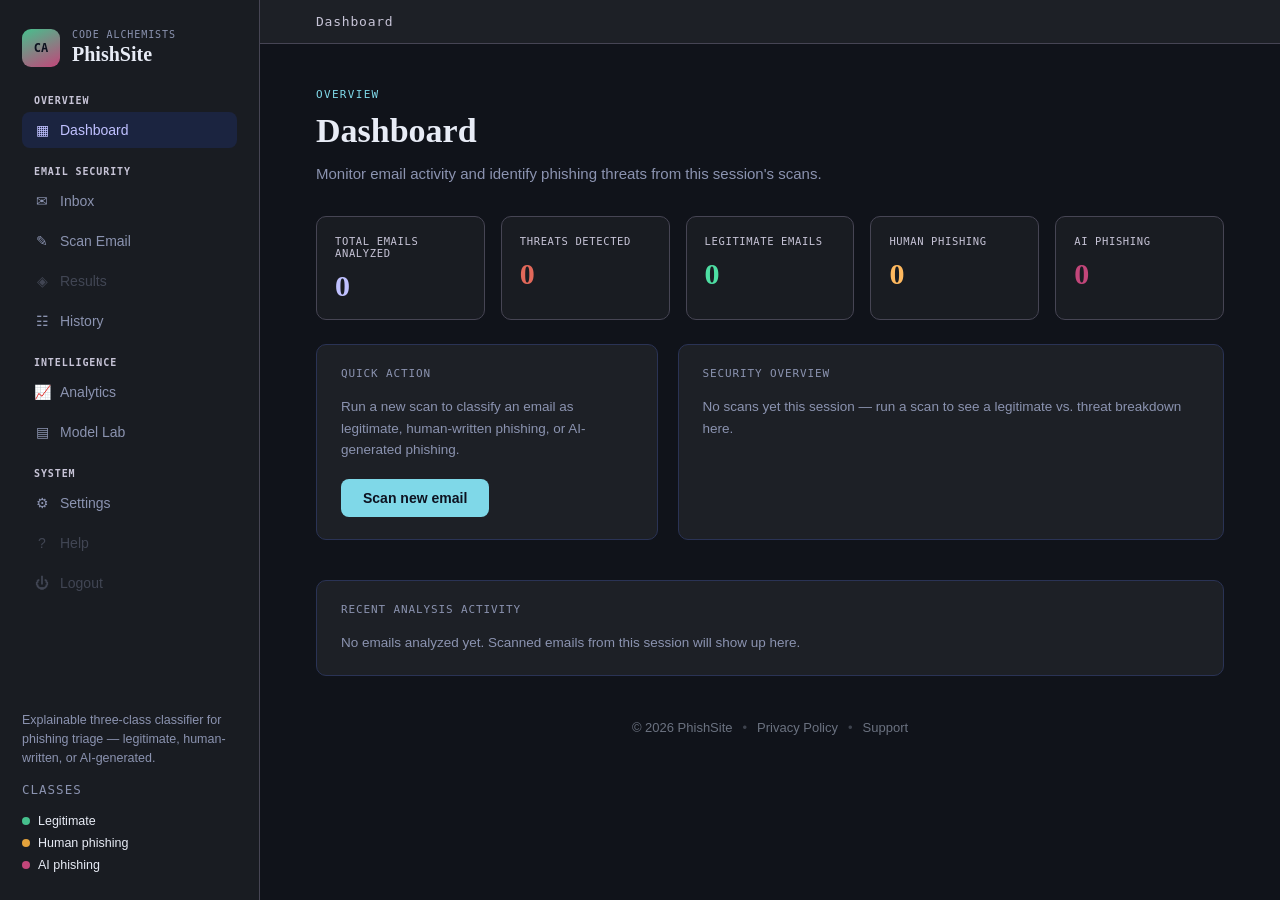
==== commit 87f2c01d: "Add privacy policy and support links" ====
--- a/index.html
+++ b/index.html
@@ -429,6 +429,13 @@
         </ul>
       </div>
     </section>
+    <footer class="app-footer">
+      <span>© 2026 PhishSite</span>
+      <span class="app-footer-separator">•</span>
+      <a href="privacy.html">Privacy Policy</a>
+      <span class="app-footer-separator">•</span>
+      <a href="mailto:adinesh09092005@gmail.com">Support</a>
+    </footer>
 
     <!-- SETTINGS VIEW -->
     <section class="view" id="view-settings">
--- a/style.css
+++ b/style.css
@@ -585,3 +585,26 @@
     .view.active{animation:none;}
     .confidence-fill{transition:none;}
   }
+.app-footer {
+  display: flex;
+  justify-content: center;
+  align-items: center;
+  gap: 10px;
+  padding: 24px 20px;
+  margin-top: 20px;
+  color: var(--text-muted, #6b7280);
+  font-size: 13px;
+}
+
+.app-footer a {
+  color: inherit;
+  text-decoration: none;
+}
+
+.app-footer a:hover {
+  text-decoration: underline;
+}
+
+.app-footer-separator {
+  opacity: 0.5;
+}
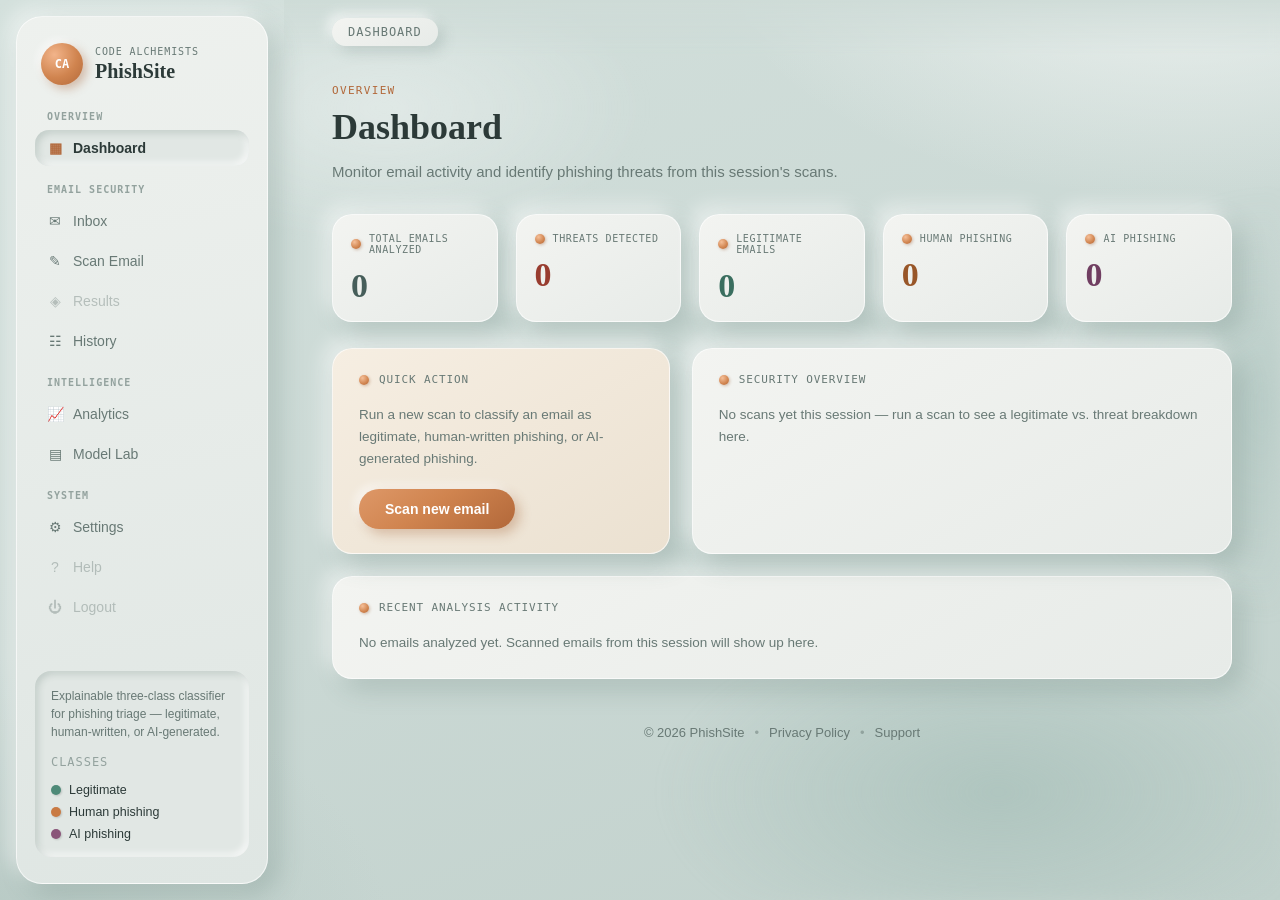
==== commit 3b880bf0: "Redesign UI in soft tactile style, harden auth parsing, fix annotation offsets - New sage/cream/terr" ====
--- a/index.html
+++ b/index.html
@@ -429,6 +429,18 @@
         </ul>
       </div>
     </section>
+
+    <!-- SETTINGS VIEW -->
+    <section class="view" id="view-settings">
+      <div class="view-head">
+        <p class="eyebrow">System</p>
+        <h1>Settings</h1>
+        <p class="lede">Manage your Gmail connection and this session's data.</p>
+      </div>
+
+      <div id="settings-body"></div>
+    </section>
+
     <footer class="app-footer">
       <span>© 2026 PhishSite</span>
       <span class="app-footer-separator">•</span>
@@ -437,17 +449,6 @@
       <a href="mailto:adinesh09092005@gmail.com">Support</a>
     </footer>
 
-    <!-- SETTINGS VIEW -->
-    <section class="view" id="view-settings">
-      <div class="view-head">
-        <p class="eyebrow">System</p>
-        <h1>Settings</h1>
-        <p class="lede">Manage your Gmail connection and this session's data.</p>
-      </div>
-
-      <div id="settings-body"></div>
-    </section>
-
     </div>
   </main>
 </div>
--- a/style.css
+++ b/style.css
@@ -1,286 +1,408 @@
+  /* PhishSite — soft tactile theme: sage ground, raised cream cards, terracotta accents */
   :root{
-    --ink:#0D1220;
-    --panel:#141B30;
-    --panel-raised:#1B2440;
-    --line:#2A3355;
-    --text:#E8ECF6;
-    --muted:#8B93B0;
-    --action:#7FD8E8;
-    --legit:#46C08D;
-    --human:#E3A23C;
-    --ai:#C2467A;
-    --tag-neutral:#6F8FD8;
-    --tag-error:#E2685A;
-    --radius:10px;
-
-    /* PhishSite shell design tokens (Stitch design system) */
-    --ps-surface:#10131a;
-    --ps-surface-container-low:#191c22;
-    --ps-surface-container:#1d2026;
-    --ps-primary:#c0c1ff;
-    --ps-secondary:#4edea3;
-    --ps-tertiary:#ffb95f;
-    --ps-on-surface:#e1e2eb;
-    --ps-on-surface-variant:#c7c4d7;
-    --ps-outline-variant:#464554;
-    --ps-sidebar-width:260px;
+    color-scheme:light;
+
+    --bg:#cad8d4;
+    --bg-deep:#b6c8c3;
+    --surface:#eef0ec;
+    --surface-2:#e5eae7;
+    --surface-inset:#e1e7e4;
+    --text:#2c3a38;
+    --muted:#687975;
+    --faint:#93a29e;
+    --line:rgba(58,82,77,.13);
+
+    --terra:#d0844f;
+    --terra-deep:#b2683a;
+    --terra-soft:#f1d4bd;
+    --cream:#f4e7d4;
+    --sage:#8fb1a9;
+    --sage-deep:#557f75;
+    --slate:#465e5a;
+
+    /* classification + evidence colors (base / readable ink) */
+    --legit:#4e8a78;      --legit-ink:#3a6e5f;
+    --human:#c97a43;      --human-ink:#985628;
+    --ai:#8a5579;         --ai-ink:#703e61;
+    --risk:#b9503f;       --risk-ink:#983c2f;
+    --attention:#b88a2c;  --attention-ink:#81601a;
+    --neutral:#6f93ad;    --neutral-ink:#3e5e76;
+
+    --shadow-raise:10px 10px 26px rgba(70,98,92,.22),-8px -8px 20px rgba(255,255,255,.55);
+    --shadow-soft:6px 6px 14px rgba(70,98,92,.18),-5px -5px 12px rgba(255,255,255,.6);
+    --shadow-inset:inset 3px 3px 7px rgba(70,98,92,.2),inset -3px -3px 7px rgba(255,255,255,.75);
+    --card-face:linear-gradient(150deg,#f3f4f1 0%,#e7ebe8 100%);
+
+    --radius:20px;
+    --radius-sm:12px;
+    --sidebar-width:252px;
+
+    /* names still referenced by inline styles generated in app.js */
+    --ink:var(--text);
+    --action:var(--terra);
+    --ps-secondary:var(--legit);
+    --ps-tertiary:var(--human);
+    --tag-neutral:var(--neutral);
+    --tag-error:var(--risk);
   }
   *{box-sizing:border-box;}
   html,body{margin:0;padding:0;}
   body{
-    background:var(--ps-surface);
+    min-height:100vh;
+    background:
+      radial-gradient(ellipse 60% 45% at 92% -5%,rgba(240,244,242,.9) 0%,transparent 60%),
+      radial-gradient(ellipse 55% 50% at -5% 105%,var(--bg-deep) 0%,transparent 65%),
+      linear-gradient(160deg,#d3e0dc 0%,var(--bg) 55%,#c1d1cc 100%);
+    background-attachment:fixed;
     color:var(--text);
     font-family:'Inter',sans-serif;
     -webkit-font-smoothing:antialiased;
   }
+  /* soft organic "dune" shapes behind the app */
+  body::before{
+    content:"";position:fixed;inset:0;z-index:-1;pointer-events:none;
+    background:
+      radial-gradient(ellipse 38% 28% at 78% 88%,rgba(150,180,172,.45) 0%,transparent 70%),
+      radial-gradient(ellipse 30% 22% at 30% 12%,rgba(255,255,255,.35) 0%,transparent 70%),
+      radial-gradient(ellipse 26% 34% at 100% 45%,rgba(160,188,181,.35) 0%,transparent 70%);
+    filter:blur(8px);
+  }
   h1,h2,.font-display{font-family:'Fraunces',serif;font-optical-sizing:auto;}
   .mono{font-family:'IBM Plex Mono',monospace;}
-  a{color:var(--action);}
+  a{color:var(--terra-deep);}
   button{font-family:inherit;cursor:pointer;}
-  ::selection{background:var(--action);color:var(--ink);}
-  :focus-visible{outline:2px solid var(--action);outline-offset:2px;}
+  ::selection{background:var(--terra-soft);color:var(--text);}
+  :focus-visible{outline:2px solid var(--terra);outline-offset:3px;}
 
   .app{display:flex;min-height:100vh;}
 
-  /* SIDEBAR (PhishSite application shell) */
+  /* SIDEBAR — floating rounded panel */
   .sidebar{
-    width:var(--ps-sidebar-width);flex-shrink:0;background:var(--ps-surface-container-low);
-    border-right:1px solid var(--ps-outline-variant);
-    padding:28px 22px;display:flex;flex-direction:column;gap:28px;
-    position:fixed;top:0;left:0;height:100vh;overflow-y:auto;z-index:50;
-  }
-  .main{margin-left:var(--ps-sidebar-width);}
+    width:var(--sidebar-width);flex-shrink:0;
+    position:fixed;top:16px;left:16px;bottom:16px;z-index:50;
+    background:linear-gradient(170deg,#eef1ee 0%,#dfe6e3 100%);
+    border:1px solid rgba(255,255,255,.65);border-radius:26px;
+    box-shadow:var(--shadow-raise);
+    padding:26px 18px;display:flex;flex-direction:column;gap:26px;overflow-y:auto;
+  }
+  .main{margin-left:calc(var(--sidebar-width) + 32px);}
 
   .nav-group-label{
     font-family:'IBM Plex Mono',monospace;font-size:10px;font-weight:600;
-    letter-spacing:.09em;text-transform:uppercase;color:var(--ps-on-surface-variant);
-    margin:14px 0 2px;padding:0 12px;
+    letter-spacing:.1em;text-transform:uppercase;color:var(--faint);
+    margin:14px 0 4px;padding:0 12px;
   }
   .nav-group-label:first-child{margin-top:0;}
 
   /* Mobile off-canvas overlay + toggle (CSS-only, no JS needed) */
   .sidebar-overlay{
-    display:none;position:fixed;inset:0;background:rgba(0,0,0,.5);z-index:40;
+    display:none;position:fixed;inset:0;background:rgba(44,58,56,.28);z-index:40;
   }
   .hamburger-btn{
-    display:none;flex-direction:column;justify-content:center;gap:4px;
-    width:34px;height:34px;cursor:pointer;flex-shrink:0;
-  }
-  .hamburger-btn span{display:block;width:20px;height:2px;background:var(--ps-on-surface);border-radius:2px;}
-  .brand{display:flex;align-items:center;gap:12px;}
+    display:none;flex-direction:column;justify-content:center;align-items:center;gap:4px;
+    width:40px;height:40px;cursor:pointer;flex-shrink:0;border-radius:50%;
+    background:var(--card-face);box-shadow:var(--shadow-soft);
+  }
+  .hamburger-btn span{display:block;width:18px;height:2px;background:var(--slate);border-radius:2px;}
+  .brand{display:flex;align-items:center;gap:12px;padding:0 6px;}
   .brand-mark{
-    width:38px;height:38px;border-radius:9px;flex-shrink:0;
-    background:linear-gradient(155deg,var(--legit),var(--ai));
+    width:42px;height:42px;border-radius:50%;flex-shrink:0;
+    background:radial-gradient(circle at 32% 28%,#f2b48a 0%,var(--terra) 55%,var(--terra-deep) 100%);
+    box-shadow:4px 4px 10px rgba(160,90,45,.35),-3px -3px 8px rgba(255,255,255,.7);
     display:flex;align-items:center;justify-content:center;
-    font-family:'IBM Plex Mono',monospace;font-weight:600;font-size:12px;color:var(--ink);
+    font-family:'IBM Plex Mono',monospace;font-weight:600;font-size:12px;color:#fff;
   }
   .brand-text{display:flex;flex-direction:column;line-height:1.3;}
   .brand-eyebrow{font-family:'IBM Plex Mono',monospace;font-size:10px;letter-spacing:.09em;text-transform:uppercase;color:var(--muted);}
-  .brand-name{font-family:'Fraunces',serif;font-size:20px;font-weight:600;}
+  .brand-name{font-family:'Fraunces',serif;font-size:20px;font-weight:600;color:var(--text);}
 
   .nav{display:flex;flex-direction:column;gap:4px;}
   .nav-item{
     display:flex;align-items:center;gap:10px;
     background:transparent;border:none;color:var(--muted);
-    text-align:left;padding:10px 12px;border-radius:8px;font-size:14px;font-weight:500;
-    transition:background .15s ease,color .15s ease;
+    text-align:left;padding:10px 12px;border-radius:14px;font-size:14px;font-weight:500;
+    transition:background .15s ease,color .15s ease,box-shadow .15s ease;
   }
   .nav-icon{font-size:14px;width:16px;text-align:center;}
-  .nav-item:hover:not(:disabled){background:var(--panel-raised);color:var(--text);}
-  .nav-item.active{background:var(--panel-raised);color:var(--ps-primary);}
-  .nav-item:disabled{opacity:.35;cursor:not-allowed;}
-
-  .sidebar-foot{margin-top:auto;display:flex;flex-direction:column;gap:14px;}
-  .sidebar-foot p{font-size:12.5px;color:var(--muted);line-height:1.5;margin:0;}
-  .legend-title{font-family:'IBM Plex Mono',monospace;font-size:10px;text-transform:uppercase;letter-spacing:.08em;color:var(--muted)!important;}
+  .nav-item:hover:not(:disabled){background:rgba(255,255,255,.5);color:var(--text);}
+  .nav-item.active{background:var(--surface-inset);box-shadow:var(--shadow-inset);color:var(--text);font-weight:600;}
+  .nav-item.active .nav-icon{color:var(--terra-deep);}
+  .nav-item:disabled{opacity:.4;cursor:not-allowed;}
+
+  .sidebar-foot{
+    margin-top:auto;display:flex;flex-direction:column;gap:12px;
+    background:var(--surface-inset);box-shadow:var(--shadow-inset);border-radius:16px;padding:16px;
+  }
+  .sidebar-foot p{font-size:12px;color:var(--muted);line-height:1.5;margin:0;}
+  .legend-title{font-family:'IBM Plex Mono',monospace;font-size:10px;text-transform:uppercase;letter-spacing:.08em;color:var(--faint)!important;}
   .legend{list-style:none;padding:0;margin:0;display:flex;flex-direction:column;gap:8px;}
   .legend li{display:flex;align-items:center;gap:8px;font-size:12.5px;color:var(--text);}
-  .dot{width:8px;height:8px;border-radius:50%;display:inline-block;flex-shrink:0;}
+  .dot{width:10px;height:10px;border-radius:50%;display:inline-block;flex-shrink:0;box-shadow:1px 1px 2px rgba(0,0,0,.15);}
   .dot-legit{background:var(--legit);}
   .dot-human{background:var(--human);}
   .dot-ai{background:var(--ai);}
-  .dot-tag-neutral{background:var(--tag-neutral);}
-  .dot-error{background:var(--tag-error);}
+  .dot-tag-neutral{background:var(--neutral);}
+  .dot-error{background:var(--risk);}
 
   /* MAIN */
   .main{flex:1;min-width:0;display:flex;flex-direction:column;}
   .topbar{
     display:flex;align-items:center;gap:16px;flex-shrink:0;
-    padding:14px 56px;background:var(--ps-surface-container);
-    border-bottom:1px solid var(--ps-outline-variant);
+    padding:18px 48px 10px;
+    background:linear-gradient(to bottom,rgba(206,219,215,.92),rgba(206,219,215,0));
+    backdrop-filter:blur(6px);-webkit-backdrop-filter:blur(6px);
     position:sticky;top:0;z-index:30;
   }
-  .topbar-title{font-size:13px;letter-spacing:.06em;color:var(--ps-on-surface-variant);}
-  .main-content{padding:44px 56px 80px;}
+  .topbar-title{
+    font-size:12px;letter-spacing:.08em;text-transform:uppercase;color:var(--muted);
+    background:var(--card-face);box-shadow:var(--shadow-soft);border-radius:999px;padding:7px 16px;
+  }
+  .main-content{padding:28px 48px 60px;}
   .view{display:none;max-width:1080px;margin:0 auto;}
   .view.active{display:block;animation:fadeIn .4s ease;}
   @keyframes fadeIn{from{opacity:0;transform:translateY(6px);}to{opacity:1;transform:translateY(0);}}
 
-  .eyebrow{font-family:'IBM Plex Mono',monospace;font-size:11px;letter-spacing:.12em;text-transform:uppercase;color:var(--action);margin:0 0 10px;}
-  .view-head h1{font-size:34px;font-weight:600;margin:0 0 12px;line-height:1.15;}
+  .eyebrow{font-family:'IBM Plex Mono',monospace;font-size:11px;letter-spacing:.12em;text-transform:uppercase;color:var(--terra-deep);margin:0 0 10px;}
+  .view-head h1{font-size:36px;font-weight:600;margin:0 0 12px;line-height:1.15;color:var(--text);}
   .lede{color:var(--muted);font-size:15px;line-height:1.6;max-width:640px;margin:0 0 30px;}
 
   /* STEPS */
   .steps{display:flex;align-items:center;gap:10px;margin-bottom:28px;}
   .step{display:flex;align-items:center;gap:8px;font-size:12.5px;color:var(--muted);font-weight:500;}
-  .step span{width:20px;height:20px;border-radius:50%;border:1px solid var(--line);display:flex;align-items:center;justify-content:center;font-size:11px;font-family:'IBM Plex Mono',monospace;}
+  .step span{
+    width:26px;height:26px;border-radius:50%;display:flex;align-items:center;justify-content:center;
+    font-size:11px;font-family:'IBM Plex Mono',monospace;
+    background:var(--surface-inset);box-shadow:var(--shadow-inset);
+  }
   .step.active{color:var(--text);}
-  .step.active span{border-color:var(--action);color:var(--action);}
-  .step-line{width:36px;height:1px;background:var(--line);}
-
-  /* PANELS */
-  .panel{background:var(--panel);border:1px solid var(--line);border-radius:var(--radius);padding:22px 24px;margin-bottom:20px;}
-  .panel-title{font-family:'IBM Plex Mono',monospace;font-size:11px;text-transform:uppercase;letter-spacing:.08em;color:var(--muted);margin:0 0 16px;}
+  .step.active span{
+    background:radial-gradient(circle at 32% 28%,#f2b48a 0%,var(--terra) 60%,var(--terra-deep) 100%);
+    color:#fff;box-shadow:3px 3px 7px rgba(160,90,45,.3),-2px -2px 6px rgba(255,255,255,.7);
+  }
+  .step-line{width:36px;height:3px;border-radius:2px;background:var(--surface-inset);box-shadow:var(--shadow-inset);}
+
+  /* PANELS — raised cards with the signature terracotta dot */
+  .panel{
+    background:var(--card-face);border:1px solid rgba(255,255,255,.65);
+    border-radius:var(--radius);padding:24px 26px;margin-bottom:22px;
+    box-shadow:var(--shadow-raise);
+  }
+  .panel-title{
+    display:flex;align-items:center;gap:10px;
+    font-family:'IBM Plex Mono',monospace;font-size:11px;text-transform:uppercase;
+    letter-spacing:.08em;color:var(--muted);margin:0 0 18px;
+  }
+  .panel-title::before,.metric-label::before,.kpi-label::before{
+    content:"";width:10px;height:10px;border-radius:50%;flex-shrink:0;
+    background:radial-gradient(circle at 35% 30%,#f5bf98 0%,var(--terra) 60%,var(--terra-deep) 100%);
+    box-shadow:1px 1px 3px rgba(150,80,40,.35);
+  }
 
   /* SCAN FORM */
   .scan-grid{display:grid;grid-template-columns:1fr 1.15fr;gap:28px;}
-  label{display:flex;flex-direction:column;gap:6px;font-size:12.5px;color:var(--muted);margin-bottom:14px;}
+  label{display:flex;flex-direction:column;gap:7px;font-size:12.5px;font-weight:500;color:var(--muted);margin-bottom:16px;}
   .field-col label:last-of-type{margin-bottom:0;}
-  input[type=text],textarea{
-    background:var(--panel-raised);border:1px solid var(--line);border-radius:7px;
-    color:var(--text);padding:10px 12px;font-size:14px;font-family:'Inter',sans-serif;
-    resize:vertical;
+  input[type=text],textarea,select{
+    background:var(--surface-inset);border:none;border-radius:var(--radius-sm);
+    box-shadow:var(--shadow-inset);
+    color:var(--text);padding:11px 14px;font-size:14px;font-family:'Inter',sans-serif;
+    resize:vertical;transition:box-shadow .15s ease;
+  }
+  input[type=text]:focus,textarea:focus,select:focus{
+    outline:none;box-shadow:var(--shadow-inset),0 0 0 2px rgba(208,132,79,.45);
   }
   textarea{font-family:'IBM Plex Mono',monospace;font-size:13px;line-height:1.6;}
-  input::placeholder,textarea::placeholder{color:#586084;}
-  .samples{margin-top:6px;display:flex;flex-wrap:wrap;align-items:center;gap:8px;}
+  input::placeholder,textarea::placeholder{color:var(--faint);}
+  .samples{margin-top:8px;display:flex;flex-wrap:wrap;align-items:center;gap:8px;}
   .samples-label{font-size:12px;color:var(--muted);margin-right:2px;}
-  .sample-btn{background:transparent;border:1px solid var(--line);color:var(--text);padding:6px 12px;border-radius:20px;font-size:12px;transition:border-color .15s ease,color .15s ease;}
-  .sample-btn:hover{border-color:var(--action);color:var(--action);}
+  .sample-btn{
+    background:var(--card-face);border:1px solid rgba(255,255,255,.7);color:var(--text);
+    padding:7px 14px;border-radius:999px;font-size:12px;font-weight:500;
+    box-shadow:var(--shadow-soft);transition:color .15s ease,transform .1s ease,box-shadow .15s ease;
+  }
+  .sample-btn:hover{color:var(--terra-deep);transform:translateY(-1px);}
+  .sample-btn:active{box-shadow:var(--shadow-inset);transform:none;}
   .body-col{display:flex;flex-direction:column;}
-  .scan-actions{margin-top:14px;display:flex;align-items:center;gap:14px;}
-  .btn-primary{background:var(--action);color:var(--ink);border:none;padding:11px 22px;border-radius:8px;font-weight:600;font-size:14px;transition:filter .15s ease,transform .1s ease;}
-  .btn-primary:hover{filter:brightness(1.08);}
-  .btn-primary:active{transform:scale(.98);}
-  .scan-status{font-family:'IBM Plex Mono',monospace;font-size:12px;color:var(--action);min-height:16px;}
-  .scan-status.err{color:var(--tag-error);}
-
-  .hint-panel{background:var(--panel-raised);}
+  .scan-actions{margin-top:16px;display:flex;align-items:center;gap:14px;}
+
+  .btn-primary{
+    background:linear-gradient(145deg,#de9868 0%,var(--terra) 45%,var(--terra-deep) 100%);
+    color:#fff;border:none;padding:12px 26px;border-radius:999px;font-weight:600;font-size:14px;
+    box-shadow:5px 5px 12px rgba(160,90,45,.32),-4px -4px 10px rgba(255,255,255,.6);
+    transition:transform .12s ease,box-shadow .15s ease,filter .15s ease;
+  }
+  .btn-primary:hover:not(:disabled){transform:translateY(-1px);filter:brightness(1.04);}
+  .btn-primary:active:not(:disabled){transform:none;box-shadow:inset 3px 3px 7px rgba(120,60,25,.35),inset -2px -2px 6px rgba(255,200,160,.35);}
+  .btn-primary:disabled{opacity:.55;cursor:not-allowed;}
+  .btn-secondary{
+    background:var(--card-face);border:1px solid rgba(255,255,255,.7);color:var(--text);
+    padding:11px 20px;border-radius:999px;font-size:13.5px;font-weight:500;
+    box-shadow:var(--shadow-soft);
+    transition:color .15s ease,transform .12s ease,box-shadow .15s ease;
+  }
+  .btn-secondary:hover:not(:disabled){color:var(--terra-deep);transform:translateY(-1px);}
+  .btn-secondary:active:not(:disabled){transform:none;box-shadow:var(--shadow-inset);}
+  .btn-secondary:disabled{opacity:.5;cursor:not-allowed;}
+
+  .scan-status{font-family:'IBM Plex Mono',monospace;font-size:12px;color:var(--terra-deep);min-height:16px;}
+  .scan-status.err{color:var(--risk-ink);}
+
+  .hint-panel{background:linear-gradient(150deg,#f6eee2 0%,#ece3d4 100%);}
   .hint-title{font-size:13px;font-weight:600;margin:0 0 10px;color:var(--text);}
-  .hint-sample{font-family:'IBM Plex Mono',monospace;font-size:12.5px;line-height:2;color:var(--muted);margin:0 0 14px;}
-  .hint-sample mark{border-radius:3px;padding:1px 4px;color:var(--ink);font-weight:600;}
+  .hint-sample{font-family:'IBM Plex Mono',monospace;font-size:12.5px;line-height:2.1;color:var(--muted);margin:0 0 14px;}
   .hint-legend{list-style:none;display:flex;flex-wrap:wrap;gap:16px;padding:0;margin:0;}
   .hint-legend li{display:flex;align-items:center;gap:7px;font-size:12px;color:var(--muted);}
 
-  mark.tag-human{background:var(--human);}
-  mark.tag-ai{background:var(--ai);color:var(--text);}
-  mark.tag-neutral{background:var(--tag-neutral);}
-  mark.tag-security{background:var(--ps-secondary);color:var(--ink);}
-  mark.tag-error{background:transparent;color:var(--tag-error);border-bottom:2px dotted var(--tag-error);padding:0;}
+  /* highlight marks (annotated email + hint) */
+  mark{border-radius:6px;padding:1px 5px;font-weight:600;}
+  mark.tag-human{background:#f1cfb2;color:#6e3c17;}
+  mark.tag-ai{background:#e6cddf;color:#5a2f4d;}
+  mark.tag-neutral{background:#cfdde8;color:#2f4a5e;}
+  mark.tag-security{background:#cde3da;color:#2d5d4f;}
+  mark.tag-error{background:transparent;color:var(--risk-ink);border-bottom:2px dotted var(--risk);border-radius:0;padding:0;}
 
   /* GMAIL CONNECT */
   .gmail-desc{font-size:13px;color:var(--muted);line-height:1.6;margin:0 0 14px;max-width:620px;}
   .gmail-setup-row{display:flex;gap:10px;flex-wrap:wrap;}
-  .gmail-status{font-size:12px;margin:12px 0 0;min-height:16px;color:var(--action);}
-  .gmail-status.err{color:var(--tag-error);}
-  #gmail-account-label{font-size:12.5px;color:var(--text);}
+  .gmail-status{font-size:12px;margin:14px 0 0;min-height:16px;color:var(--terra-deep);}
+  .gmail-status.err{color:var(--risk-ink);}
+  #gmail-account-label{
+    font-size:12.5px;color:var(--text);background:var(--surface-inset);box-shadow:var(--shadow-inset);
+    border-radius:999px;padding:7px 14px;
+  }
   .gmail-status-row .btn-secondary{padding:8px 14px;font-size:12.5px;}
-  .gmail-messages{display:flex;flex-direction:column;gap:8px;max-height:320px;overflow-y:auto;}
-  .gmail-msg-row{display:flex;align-items:center;gap:12px;background:var(--panel);border:1px solid var(--line);border-radius:8px;padding:10px 14px;}
+  .gmail-messages{display:flex;flex-direction:column;gap:12px;max-height:420px;overflow-y:auto;padding:6px 10px 10px 6px;margin:-6px -10px -10px -6px;}
+  .gmail-messages::-webkit-scrollbar{width:8px;}
+  .gmail-messages::-webkit-scrollbar-thumb{background:rgba(70,98,92,.25);border-radius:4px;}
+  .gmail-msg-row{
+    display:flex;align-items:flex-start;gap:12px;
+    background:var(--card-face);border:1px solid rgba(255,255,255,.7);border-radius:16px;padding:12px 16px;
+    box-shadow:var(--shadow-soft);
+  }
   .gmail-msg-main{flex:1;min-width:0;}
-  .gmail-msg-subject{font-size:13.5px;font-weight:600;white-space:nowrap;overflow:hidden;text-overflow:ellipsis;}
+  .gmail-msg-subject{font-size:13.5px;font-weight:600;white-space:nowrap;overflow:hidden;text-overflow:ellipsis;color:var(--text);}
   .gmail-msg-meta{font-size:11.5px;color:var(--muted);font-family:'IBM Plex Mono',monospace;white-space:nowrap;overflow:hidden;text-overflow:ellipsis;}
-  .gmail-msg-scan{flex-shrink:0;padding:7px 14px;font-size:12.5px;}
-  .gmail-batch-results{margin-top:16px;}
+  .gmail-msg-scan{flex-shrink:0;padding:7px 16px;font-size:12.5px;}
+  .gmail-batch-results{margin-top:20px;}
   .batch-table{width:100%;border-collapse:collapse;font-size:12.5px;}
-  .batch-table th,.batch-table td{text-align:left;padding:8px;border-bottom:1px solid var(--line);}
-  .batch-table th{color:var(--muted);font-weight:500;font-size:11px;text-transform:uppercase;letter-spacing:.04em;}
-  .batch-table tr[data-idx]:hover td{color:var(--action);}
-  .batch-badge{display:inline-block;padding:2px 9px;border-radius:20px;font-size:11px;font-weight:700;color:var(--ink);}
+  .batch-table th,.batch-table td{text-align:left;padding:10px 8px;border-bottom:1px solid var(--line);}
+  .batch-table th{color:var(--muted);font-weight:500;font-size:11px;text-transform:uppercase;letter-spacing:.04em;font-family:'IBM Plex Mono',monospace;}
+  .batch-table tr[data-idx]{cursor:pointer;}
+  .batch-table tr[data-idx]:hover td{color:var(--terra-deep);background:rgba(255,255,255,.35);}
+  .batch-badge{display:inline-block;padding:3px 10px;border-radius:999px;font-size:11px;font-weight:700;color:#fff;}
 
   /* RESULTS */
   .result-banner{
     display:flex;align-items:center;justify-content:space-between;gap:24px;
-    background:var(--panel);border:1px solid var(--line);border-left:5px solid var(--muted);
-    border-radius:var(--radius);padding:24px 28px;margin-bottom:24px;transition:border-color .3s ease;
-  }
-  .result-label{font-family:'Fraunces',serif;font-size:32px;font-weight:700;margin:0 0 6px;letter-spacing:.01em;}
+    background:var(--card-face);border:1px solid rgba(255,255,255,.65);border-left:6px solid var(--muted);
+    border-radius:var(--radius);padding:26px 30px;margin-bottom:24px;
+    box-shadow:var(--shadow-raise);transition:border-color .3s ease;
+  }
+  .result-label{font-family:'Fraunces',serif;font-size:34px;font-weight:700;margin:0 0 6px;letter-spacing:.01em;}
   .result-sub{margin:0;color:var(--muted);font-size:13.5px;}
-  .confidence-wrap{text-align:right;min-width:120px;}
-  .confidence-num{font-family:'IBM Plex Mono',monospace;font-size:26px;font-weight:600;margin:0;}
-  .confidence-bar{width:120px;height:5px;background:var(--panel-raised);border-radius:4px;overflow:hidden;margin:8px 0 6px;}
-  .confidence-fill{height:100%;width:0%;background:var(--muted);transition:width .8s cubic-bezier(.22,.9,.3,1);}
+  .confidence-wrap{
+    text-align:center;min-width:150px;
+    background:var(--surface-inset);box-shadow:var(--shadow-inset);border-radius:18px;padding:14px 18px;
+  }
+  .confidence-num{font-family:'IBM Plex Mono',monospace;font-size:28px;font-weight:600;margin:0;}
+  .confidence-bar{width:100%;height:8px;background:#d5ddd9;box-shadow:inset 1px 1px 3px rgba(70,98,92,.25);border-radius:4px;overflow:hidden;margin:8px 0 6px;}
+  .confidence-fill{height:100%;width:0%;background:var(--muted);border-radius:4px;transition:width .8s cubic-bezier(.22,.9,.3,1);}
   .confidence-caption{margin:0;font-size:10.5px;text-transform:uppercase;letter-spacing:.08em;color:var(--muted);}
 
-  .results-grid{display:grid;grid-template-columns:1.5fr 1fr;gap:20px;align-items:start;}
-  .annotated-meta{display:flex;flex-direction:column;gap:4px;font-family:'IBM Plex Mono',monospace;font-size:12px;color:var(--muted);background:var(--panel-raised);border:1px solid var(--line);border-radius:7px;padding:12px 14px;margin-bottom:16px;}
-  .annotated-meta b{color:var(--text);font-weight:500;}
-  .flag-chip{display:inline-block;background:var(--tag-error);color:var(--ink);font-size:10px;font-weight:700;padding:2px 7px;border-radius:10px;margin-left:8px;text-transform:uppercase;letter-spacing:.04em;}
-  .annotated-body{font-family:'IBM Plex Mono',monospace;font-size:13.5px;line-height:2.1;color:var(--text);white-space:pre-wrap;}
+  .results-grid{display:grid;grid-template-columns:1.5fr 1fr;gap:22px;align-items:start;}
+  .annotated-meta{
+    display:flex;flex-direction:column;gap:4px;font-family:'IBM Plex Mono',monospace;font-size:12px;color:var(--muted);
+    background:var(--surface-inset);box-shadow:var(--shadow-inset);border-radius:var(--radius-sm);padding:12px 14px;margin-bottom:16px;
+    overflow-wrap:anywhere;
+  }
+  .annotated-meta b{color:var(--text);font-weight:600;}
+  .flag-chip{display:inline-block;background:var(--risk);color:#fff;font-size:10px;font-weight:700;padding:2px 8px;border-radius:999px;margin-left:8px;text-transform:uppercase;letter-spacing:.04em;}
+  .annotated-body{font-family:'IBM Plex Mono',monospace;font-size:13.5px;line-height:2.1;color:var(--text);white-space:pre-wrap;overflow-wrap:anywhere;}
 
   .side-col{display:flex;flex-direction:column;}
-  .signals{list-style:none;padding:0;margin:0;display:flex;flex-direction:column;gap:16px;}
+  .signals{list-style:none;padding:0;margin:0;display:flex;flex-direction:column;gap:14px;}
+  .signals li{background:var(--surface-inset);box-shadow:var(--shadow-inset);border-radius:14px;padding:12px 14px;}
   .signal-kind-tag{
-    display:inline-block;font-family:'IBM Plex Mono',monospace;font-size:9.5px;
-    text-transform:uppercase;letter-spacing:.06em;padding:2px 8px;border-radius:20px;
+    display:inline-block;font-family:'IBM Plex Mono',monospace;font-size:9.5px;font-weight:600;
+    text-transform:uppercase;letter-spacing:.06em;padding:3px 9px;border-radius:999px;
     margin-bottom:6px;
   }
-  .signal-kind-risk{border-left:3px solid var(--tag-error);padding-left:11px;}
-  .signal-kind-risk .signal-kind-tag{background:rgba(226,104,90,.15);color:var(--tag-error);}
-  .signal-kind-trust{border-left:3px solid var(--ps-secondary);padding-left:11px;}
-  .signal-kind-trust .signal-kind-tag{background:rgba(78,222,163,.15);color:var(--ps-secondary);}
-  .signal-kind-attention{border-left:3px solid var(--ps-tertiary);padding-left:11px;}
-  .signal-kind-attention .signal-kind-tag{background:rgba(255,185,95,.15);color:var(--ps-tertiary);}
+  .signal-kind-risk .signal-kind-tag{background:rgba(185,80,63,.16);color:var(--risk-ink);}
+  .signal-kind-trust .signal-kind-tag{background:rgba(78,138,120,.16);color:var(--legit-ink);}
+  .signal-kind-attention .signal-kind-tag{background:rgba(184,138,44,.18);color:var(--attention-ink);}
+  .signal-kind-risk .signal-bar div{background:var(--risk);}
+  .signal-kind-trust .signal-bar div{background:var(--legit);}
+  .signal-kind-attention .signal-bar div{background:var(--attention);}
 
   /* Why this result? summary panel */
-  .why-panel{margin-bottom:20px;}
-  .confidence-explain{font-size:13px;color:var(--muted);margin:0 0 16px;line-height:1.6;}
+  .why-panel{margin-bottom:22px;}
+  .confidence-explain{font-size:13px;color:var(--muted);margin:0 0 18px;line-height:1.6;}
   .why-groups{display:grid;grid-template-columns:1fr 1fr 1fr;gap:16px;}
+  .why-group{background:var(--surface-inset);box-shadow:var(--shadow-inset);border-radius:16px;padding:14px 16px;}
   .why-group-title{
-    font-family:'IBM Plex Mono',monospace;font-size:10.5px;text-transform:uppercase;
-    letter-spacing:.06em;margin:0 0 8px;padding-bottom:6px;border-bottom:1px solid var(--line);
-  }
-  .why-group-trust .why-group-title{color:var(--ps-secondary);}
-  .why-group-risk .why-group-title{color:var(--tag-error);}
-  .why-group-attention .why-group-title{color:var(--ps-tertiary);}
-  .why-list{list-style:none;margin:0;padding:0;display:flex;flex-direction:column;gap:6px;}
+    display:flex;align-items:center;gap:8px;
+    font-family:'IBM Plex Mono',monospace;font-size:10.5px;font-weight:600;text-transform:uppercase;
+    letter-spacing:.06em;margin:0 0 10px;
+  }
+  .why-group-title::before{content:"";width:8px;height:8px;border-radius:50%;}
+  .why-group-trust .why-group-title{color:var(--legit-ink);}
+  .why-group-trust .why-group-title::before{background:var(--legit);}
+  .why-group-risk .why-group-title{color:var(--risk-ink);}
+  .why-group-risk .why-group-title::before{background:var(--risk);}
+  .why-group-attention .why-group-title{color:var(--attention-ink);}
+  .why-group-attention .why-group-title::before{background:var(--attention);}
+  .why-list{list-style:none;margin:0;padding:0;display:flex;flex-direction:column;gap:7px;}
   .why-list li{font-size:12.5px;color:var(--text);line-height:1.5;padding-left:14px;position:relative;}
-  .why-list li::before{content:"–";position:absolute;left:0;color:var(--muted);}
-  .why-empty{font-size:12.5px;color:var(--muted);font-style:italic;}
+  .why-list li::before{content:"–";position:absolute;left:0;color:var(--faint);}
+  .why-list li.why-empty::before{content:none;}
+  .why-empty{font-size:12.5px;color:var(--muted);font-style:italic;padding-left:0!important;}
 
   /* Annotated body legend */
   .annotated-legend{display:flex;flex-wrap:wrap;gap:14px;margin-bottom:14px;padding-bottom:12px;border-bottom:1px solid var(--line);}
   .legend-item{display:flex;align-items:center;gap:6px;font-size:11.5px;color:var(--muted);}
-  .legend-swatch{width:11px;height:11px;border-radius:3px;flex-shrink:0;}
-  .legend-swatch.sw-security{background:var(--ps-secondary);}
-  .legend-swatch.sw-human{background:var(--human);}
-  .legend-swatch.sw-ai{background:var(--ai);}
-  .legend-swatch.sw-neutral{background:var(--tag-neutral);}
-  .legend-swatch.sw-error{background:transparent;border:2px dotted var(--tag-error);}
+  .legend-swatch{width:12px;height:12px;border-radius:4px;flex-shrink:0;}
+  .legend-swatch.sw-security{background:#cde3da;border:1px solid var(--legit);}
+  .legend-swatch.sw-human{background:#f1cfb2;border:1px solid var(--human);}
+  .legend-swatch.sw-ai{background:#e6cddf;border:1px solid var(--ai);}
+  .legend-swatch.sw-neutral{background:#cfdde8;border:1px solid var(--neutral);}
+  .legend-swatch.sw-error{background:transparent;border:2px dotted var(--risk);}
 
   /* Heuristic disclaimer — informational, not alarming */
   .heuristic-disclaimer{
     display:flex;gap:10px;align-items:flex-start;font-size:12px;color:var(--muted);
-    line-height:1.6;background:var(--panel-raised);border:1px solid var(--line);
-    border-radius:var(--radius);padding:12px 14px;margin-top:18px;
-  }
-  .heuristic-disclaimer .disclaimer-icon{flex-shrink:0;font-size:14px;line-height:1.4;}
-
-  /* Threat severity badges — reuse existing PhishSite/tag color tokens, no new colors */
+    line-height:1.6;background:var(--surface-inset);box-shadow:var(--shadow-inset);
+    border-radius:16px;padding:14px 16px;margin-top:20px;
+  }
+  .heuristic-disclaimer .disclaimer-icon{
+    flex-shrink:0;width:22px;height:22px;border-radius:50%;display:flex;align-items:center;justify-content:center;
+    font-size:12px;color:#fff;background:var(--sage-deep);
+  }
+
+  /* Threat severity badges */
   .severity-badge{
     display:inline-block;font-family:'IBM Plex Mono',monospace;font-size:10.5px;font-weight:600;
-    text-transform:uppercase;letter-spacing:.05em;padding:4px 11px;border-radius:20px;
+    text-transform:uppercase;letter-spacing:.05em;padding:5px 12px;border-radius:999px;
     margin-bottom:8px;white-space:nowrap;
   }
-  .sev-trusted{background:rgba(78,222,163,.15);color:var(--ps-secondary);}
-  .sev-attention{background:rgba(255,185,95,.15);color:var(--ps-tertiary);}
-  .sev-suspicious{background:rgba(194,70,122,.15);color:var(--ai);}
-  .sev-critical{background:rgba(226,104,90,.18);color:var(--tag-error);}
-
-  /* Phase 2E-4: Gmail-vs-manual source indicator — reuses the severity-badge pattern/colors */
+  .sev-trusted{background:rgba(78,138,120,.16);color:var(--legit-ink);}
+  .sev-attention{background:rgba(184,138,44,.18);color:var(--attention-ink);}
+  .sev-suspicious{background:rgba(138,85,121,.16);color:var(--ai-ink);}
+  .sev-critical{background:rgba(185,80,63,.18);color:var(--risk-ink);}
+
+  /* Gmail-vs-manual source indicator */
   .source-badge{
     display:inline-block;font-family:'IBM Plex Mono',monospace;font-size:10.5px;font-weight:600;
-    text-transform:uppercase;letter-spacing:.05em;padding:4px 11px;border-radius:20px;
+    text-transform:uppercase;letter-spacing:.05em;padding:5px 12px;border-radius:999px;
     margin-left:8px;margin-bottom:8px;white-space:nowrap;
   }
-  .source-gmail{background:rgba(78,222,163,.15);color:var(--ps-secondary);}
-  .source-manual{background:var(--panel-raised);color:var(--muted);border:1px solid var(--line);}
+  .source-gmail{background:rgba(85,127,117,.16);color:var(--sage-deep);}
+  .source-manual{background:var(--surface-inset);box-shadow:var(--shadow-inset);color:var(--muted);}
 
   /* Result summary strip */
   .result-summary-panel{
-    display:grid;grid-template-columns:repeat(5,1fr);gap:16px;margin-bottom:20px;
-  }
-  .summary-stat{min-width:0;}
+    display:grid;grid-template-columns:repeat(5,1fr);gap:14px;margin-bottom:22px;
+  }
+  .summary-stat{min-width:0;background:var(--surface-inset);box-shadow:var(--shadow-inset);border-radius:14px;padding:12px 14px;}
   .summary-stat-wide{grid-column:1 / -1;}
   .summary-stat-label{
     font-family:'IBM Plex Mono',monospace;font-size:10px;text-transform:uppercase;
@@ -288,148 +410,160 @@
   }
   .summary-stat-value{font-size:14px;font-weight:600;color:var(--text);margin:0;overflow:hidden;text-overflow:ellipsis;white-space:nowrap;}
   .summary-stat-value.mono{font-family:'IBM Plex Mono',monospace;font-weight:400;font-size:12.5px;}
+  /* severity classes double as text colors on the summary strip value */
+  .summary-stat-value.sev-trusted,.summary-stat-value.sev-attention,
+  .summary-stat-value.sev-suspicious,.summary-stat-value.sev-critical{background:none;}
 
   /* What should you do? action panel */
-  .action-panel{margin-top:16px;}
+  .action-panel{margin-top:0;}
   .action-list{list-style:none;margin:0;padding:0;display:flex;flex-direction:column;gap:10px;}
-  .action-list li{
-    font-size:13px;color:var(--text);line-height:1.6;padding-left:20px;position:relative;
-  }
-  .action-list li::before{content:"→";position:absolute;left:0;color:var(--action);font-weight:700;}
+  .action-list li{font-size:13px;color:var(--text);line-height:1.6;padding-left:22px;position:relative;}
+  .action-list li::before{content:"→";position:absolute;left:0;color:var(--terra-deep);font-weight:700;}
 
   /* History search/filter toolbar */
-  .history-toolbar{display:flex;gap:10px;margin-bottom:14px;flex-wrap:wrap;}
-  .history-search-input{
-    flex:1;min-width:220px;background:var(--panel);border:1px solid var(--line);
-    border-radius:7px;color:var(--text);padding:10px 12px;font-size:13px;
-  }
-  .history-filter-select{
-    background:var(--panel);border:1px solid var(--line);border-radius:7px;
-    color:var(--text);padding:10px 12px;font-size:13px;
-  }
+  .history-toolbar{display:flex;gap:12px;margin-bottom:18px;flex-wrap:wrap;}
+  .history-search-input{flex:1;min-width:220px;font-size:13px;}
+  .history-filter-select{font-size:13px;padding-right:32px;}
 
   /* Email authentication panel */
-  .auth-panel{margin-bottom:20px;}
+  .auth-panel{margin-bottom:22px;}
   .auth-unavailable{font-size:12.5px;color:var(--muted);line-height:1.6;margin:0;}
-  .auth-grid{display:grid;grid-template-columns:repeat(4,1fr);gap:16px;margin-bottom:14px;}
-  .auth-stat{min-width:0;}
+  .auth-grid{display:grid;grid-template-columns:repeat(4,1fr);gap:14px;margin-bottom:16px;}
+  .auth-stat{min-width:0;background:var(--surface-inset);box-shadow:var(--shadow-inset);border-radius:14px;padding:12px 14px;}
   .auth-status-badge{
     display:inline-block;font-family:'IBM Plex Mono',monospace;font-size:11px;font-weight:600;
-    text-transform:uppercase;letter-spacing:.04em;padding:3px 10px;border-radius:20px;margin-top:2px;
-  }
-  .auth-pass{background:rgba(78,222,163,.15);color:var(--ps-secondary);}
-  .auth-neutral{background:var(--panel-raised);color:var(--muted);}
-  .auth-fail{background:rgba(226,104,90,.18);color:var(--tag-error);}
-  .auth-evidence-list{list-style:none;margin:0;padding:0;display:flex;flex-direction:column;gap:6px;}
+    text-transform:uppercase;letter-spacing:.04em;padding:4px 11px;border-radius:999px;margin-top:2px;
+  }
+  .auth-pass{background:rgba(78,138,120,.16);color:var(--legit-ink);}
+  .auth-neutral{background:rgba(104,121,117,.14);color:var(--muted);}
+  .auth-fail{background:rgba(185,80,63,.18);color:var(--risk-ink);}
+  .auth-evidence-list{list-style:none;margin:0;padding:0;display:flex;flex-direction:column;gap:7px;}
   .auth-evidence-list li{font-size:12.5px;color:var(--text);line-height:1.5;padding-left:14px;position:relative;}
-  .auth-evidence-list li::before{content:"–";position:absolute;left:0;color:var(--muted);}
-  .attachment-risk-medium{background:rgba(255,185,95,.15);color:var(--ps-tertiary);}
-  .attachment-panel{margin-bottom:20px;}
+  .auth-evidence-list li::before{content:"–";position:absolute;left:0;color:var(--faint);}
+  .auth-evidence-list li.why-empty::before{content:none;}
+  .attachment-risk-medium{background:rgba(184,138,44,.18);color:var(--attention-ink);}
+  .attachment-panel{margin-bottom:22px;}
   .attachment-table{width:100%;border-collapse:collapse;font-size:13px;}
   .attachment-table th{
-    text-align:left;padding:10px 12px;background:var(--ps-surface-container-low);
-    color:var(--ps-on-surface-variant);font-family:'IBM Plex Mono',monospace;
+    text-align:left;padding:10px 12px;color:var(--muted);font-family:'IBM Plex Mono',monospace;
     font-size:10px;text-transform:uppercase;letter-spacing:.06em;font-weight:500;
-    border-bottom:1px solid var(--ps-outline-variant);
-  }
-  .attachment-table td{padding:10px 12px;border-bottom:1px solid var(--ps-outline-variant);color:var(--text);}
+    border-bottom:1px solid var(--line);
+  }
+  .attachment-table td{padding:10px 12px;border-bottom:1px solid var(--line);color:var(--text);overflow-wrap:anywhere;}
   .attachment-table tbody tr:last-child td{border-bottom:none;}
 
-  .signal-title{display:block;font-size:13.5px;font-weight:600;margin-bottom:3px;}
-  .signal-detail{display:block;font-size:12px;color:var(--muted);margin-bottom:6px;font-family:'IBM Plex Mono',monospace;}
-  .signal-bar{width:100%;height:4px;background:var(--panel-raised);border-radius:3px;overflow:hidden;}
-  .signal-bar div{height:100%;background:var(--action);}
-
-  .risk-panel{border-left:3px solid var(--muted);transition:border-color .3s ease;}
+  .signal-title{display:block;font-size:13.5px;font-weight:600;margin-bottom:3px;color:var(--text);}
+  .signal-detail{display:block;font-size:12px;color:var(--muted);margin-bottom:8px;font-family:'IBM Plex Mono',monospace;overflow-wrap:anywhere;}
+  .signal-bar{width:100%;height:6px;background:#d5ddd9;box-shadow:inset 1px 1px 2px rgba(70,98,92,.25);border-radius:3px;overflow:hidden;}
+  .signal-bar div{height:100%;border-radius:3px;background:var(--terra);}
+
+  .risk-panel{border-left:6px solid var(--muted);transition:border-color .3s ease;}
   #risk-text{font-size:13.5px;line-height:1.6;color:var(--text);margin:0 0 12px;}
   .recommend{font-size:13px;font-weight:600;margin:0;padding-top:12px;border-top:1px solid var(--line);}
 
-  .results-actions{display:flex;gap:12px;margin-top:8px;}
-  .btn-secondary{background:transparent;border:1px solid var(--line);color:var(--text);padding:10px 18px;border-radius:8px;font-size:13.5px;font-weight:500;transition:border-color .15s ease,color .15s ease;}
-  .btn-secondary:hover{border-color:var(--action);color:var(--action);}
+  .results-actions{display:flex;gap:12px;margin-top:12px;flex-wrap:wrap;}
 
   /* LAB */
-  .lab-toggle{display:inline-flex;background:var(--panel);border:1px solid var(--line);border-radius:9px;padding:4px;margin-bottom:26px;}
-  .toggle-btn{background:transparent;border:none;color:var(--muted);padding:8px 16px;border-radius:6px;font-size:13px;font-weight:500;transition:background .15s ease,color .15s ease;}
-  .toggle-btn.active{background:var(--panel-raised);color:var(--action);}
+  .lab-toggle{
+    display:inline-flex;gap:4px;background:var(--surface-inset);box-shadow:var(--shadow-inset);
+    border-radius:999px;padding:5px;margin-bottom:26px;
+  }
+  .toggle-btn{
+    background:transparent;border:none;color:var(--muted);padding:9px 18px;border-radius:999px;
+    font-size:13px;font-weight:500;transition:background .15s ease,color .15s ease,box-shadow .15s ease;
+  }
+  .toggle-btn.active{background:var(--card-face);color:var(--terra-deep);font-weight:600;box-shadow:var(--shadow-soft);}
 
   .view-head-title-row{display:flex;align-items:center;gap:12px;flex-wrap:wrap;}
   .badge-demo{
-    font-family:'IBM Plex Mono',monospace;font-size:10.5px;padding:4px 11px;border-radius:20px;
-    background:rgba(255,185,95,.15);color:var(--ps-tertiary);border:1px solid rgba(255,185,95,.35);
+    font-family:'IBM Plex Mono',monospace;font-size:10.5px;font-weight:600;padding:4px 12px;border-radius:999px;
+    background:var(--cream);color:var(--human-ink);border:1px solid rgba(201,122,67,.35);
     white-space:nowrap;
   }
-  .badge-demo-sm{font-size:9.5px;padding:2px 8px;margin-left:8px;vertical-align:middle;}
-  .lab-overview{background:var(--ps-surface-container);margin-bottom:20px;}
+  .badge-demo-sm{font-size:9.5px;padding:2px 9px;margin-left:4px;vertical-align:middle;}
+  .lab-overview{margin-bottom:22px;}
   .lab-overview-row{display:flex;align-items:center;justify-content:space-between;gap:16px;flex-wrap:wrap;}
-  .lab-overview-name{font-family:'Fraunces',serif;font-size:17px;font-weight:600;color:var(--text);margin:0 0 4px;}
+  .lab-overview-name{font-family:'Fraunces',serif;font-size:18px;font-weight:600;color:var(--text);margin:0 0 4px;}
   .lab-overview-row .gmail-desc{margin:0;}
 
-  .kpi-row{display:grid;grid-template-columns:repeat(4,1fr);gap:16px;margin-bottom:20px;}
-  .kpi-card{background:var(--panel);border:1px solid var(--line);border-radius:var(--radius);padding:18px 20px;}
-  .kpi-label{font-family:'IBM Plex Mono',monospace;font-size:10.5px;text-transform:uppercase;letter-spacing:.08em;color:var(--muted);margin:0 0 8px;}
-  .kpi-value{font-family:'Fraunces',serif;font-size:28px;font-weight:600;margin:0;}
-
-  .lab-grid{display:grid;grid-template-columns:1.3fr 1fr;gap:20px;}
+  .kpi-row{display:grid;grid-template-columns:repeat(4,1fr);gap:18px;margin-bottom:22px;}
+  .kpi-card{
+    background:var(--card-face);border:1px solid rgba(255,255,255,.65);border-radius:var(--radius);
+    padding:18px 20px;box-shadow:var(--shadow-raise);
+  }
+  .kpi-label{
+    display:flex;align-items:center;gap:8px;
+    font-family:'IBM Plex Mono',monospace;font-size:10.5px;text-transform:uppercase;letter-spacing:.08em;color:var(--muted);margin:0 0 10px;
+  }
+  .kpi-value{font-family:'Fraunces',serif;font-size:30px;font-weight:600;margin:0;color:var(--text);}
+
+  .lab-grid{display:grid;grid-template-columns:1.3fr 1fr;gap:22px;}
   .cmp-table{width:100%;border-collapse:collapse;font-size:13px;}
   .cmp-table th,.cmp-table td{text-align:left;padding:10px 8px;border-bottom:1px solid var(--line);}
-  .cmp-table th{color:var(--muted);font-weight:500;font-size:11.5px;text-transform:uppercase;letter-spacing:.04em;}
-  .cmp-table tr.active-row td{color:var(--action);}
-
-  .dist-chart{display:flex;flex-direction:column;gap:14px;}
+  .cmp-table th{color:var(--muted);font-weight:500;font-size:11px;text-transform:uppercase;letter-spacing:.04em;font-family:'IBM Plex Mono',monospace;}
+  .cmp-table tr.active-row td{color:var(--terra-deep);font-weight:600;}
+
+  .dist-chart{display:flex;flex-direction:column;gap:16px;}
   .dist-row{display:flex;align-items:center;gap:10px;}
   .dist-label{width:110px;font-size:12.5px;color:var(--muted);flex-shrink:0;}
-  .dist-track{flex:1;height:10px;background:var(--panel-raised);border-radius:5px;overflow:hidden;}
-  .dist-fill{height:100%;border-radius:5px;}
+  .dist-track{flex:1;height:14px;background:var(--surface-inset);box-shadow:var(--shadow-inset);border-radius:7px;overflow:hidden;}
+  .dist-fill{height:100%;border-radius:7px;}
   .dist-count{width:48px;text-align:right;font-family:'IBM Plex Mono',monospace;font-size:12px;color:var(--muted);flex-shrink:0;}
 
-  .confusion{display:grid;grid-template-columns:90px repeat(3,1fr);gap:6px;max-width:560px;}
+  .confusion{display:grid;grid-template-columns:90px repeat(3,1fr);gap:8px;max-width:560px;}
   .confusion .head,.confusion .rowhead{font-family:'IBM Plex Mono',monospace;font-size:10.5px;color:var(--muted);display:flex;align-items:center;}
   .confusion .head{justify-content:center;text-align:center;padding-bottom:6px;}
   .confusion .rowhead{justify-content:flex-end;padding-right:8px;text-align:right;}
-  .confusion .cell{display:flex;align-items:center;justify-content:center;border-radius:6px;font-family:'IBM Plex Mono',monospace;font-size:14px;font-weight:600;height:56px;color:var(--ink);}
+  .confusion .cell{
+    display:flex;align-items:center;justify-content:center;border-radius:14px;
+    font-family:'IBM Plex Mono',monospace;font-size:14px;font-weight:600;height:58px;color:var(--text);
+    box-shadow:var(--shadow-soft);
+  }
 
   .fail-list{list-style:none;padding:0;margin:0;display:flex;flex-direction:column;gap:14px;}
-  .fail-list li{font-size:13.5px;line-height:1.6;color:var(--muted);padding-left:16px;border-left:2px solid var(--line);}
+  .fail-list li{font-size:13.5px;line-height:1.6;color:var(--muted);padding-left:16px;border-left:3px solid var(--terra-soft);}
   .fail-list li strong{color:var(--text);}
 
   /* INBOX (Gmail integration UI — logic lives entirely in app.js) */
   .inbox-panel{
-    background:var(--ps-surface-container);border:1px solid var(--ps-outline-variant);
-    border-radius:var(--radius);padding:24px 26px;
+    background:var(--card-face);border:1px solid rgba(255,255,255,.65);
+    border-radius:var(--radius);padding:26px 28px;box-shadow:var(--shadow-raise);
+  }
+
+  /* round tactile "knob" icons used by empty / disconnected states */
+  .inbox-disconnected-icon,.history-empty-icon{
+    border-radius:50%;margin:0 auto 18px;display:flex;align-items:center;justify-content:center;
+    background:radial-gradient(circle at 35% 30%,#ffffff 0%,#eef0ec 45%,#d9e1de 100%);
+    box-shadow:6px 6px 14px rgba(70,98,92,.25),-5px -5px 12px rgba(255,255,255,.8);
+    color:var(--terra-deep);
   }
 
   /* disconnected state */
   .inbox-disconnected{max-width:480px;margin:20px auto;text-align:center;}
-  .inbox-disconnected-icon{
-    width:52px;height:52px;border-radius:50%;margin:0 auto 16px;
-    background:var(--ps-surface-container-low);border:1px solid var(--ps-outline-variant);
-    display:flex;align-items:center;justify-content:center;font-size:22px;color:var(--ps-primary);
-  }
-  .inbox-disconnected-title{font-family:'Fraunces',serif;font-size:19px;font-weight:600;margin:0 0 8px;color:var(--text);}
-  .inbox-disconnected .gmail-desc{margin:0 auto 18px;}
+  .inbox-disconnected-icon{width:64px;height:64px;font-size:24px;}
+  .inbox-disconnected-title{font-family:'Fraunces',serif;font-size:20px;font-weight:600;margin:0 0 8px;color:var(--text);}
+  .inbox-disconnected .gmail-desc{margin:0 auto 20px;}
   .inbox-disconnected .gmail-setup-row{justify-content:center;}
 
   /* connected state */
-  .inbox-toolbar{display:flex;align-items:center;justify-content:space-between;flex-wrap:wrap;gap:10px;margin-bottom:18px;}
-  .inbox-toolbar-actions{display:flex;gap:8px;flex-wrap:wrap;}
+  .inbox-toolbar{display:flex;align-items:center;justify-content:space-between;flex-wrap:wrap;gap:12px;margin-bottom:20px;}
+  .inbox-toolbar-actions{display:flex;gap:10px;flex-wrap:wrap;}
 
   /* richer message rows */
-  .gmail-msg-row{align-items:flex-start;}
   .gmail-msg-top-line{display:flex;align-items:baseline;justify-content:space-between;gap:10px;}
-  .gmail-msg-date{font-size:11px;color:var(--ps-on-surface-variant);font-family:'IBM Plex Mono',monospace;flex-shrink:0;}
-  .gmail-msg-snippet{font-size:12px;color:var(--ps-on-surface-variant);margin-top:3px;white-space:nowrap;overflow:hidden;text-overflow:ellipsis;}
+  .gmail-msg-date{font-size:11px;color:var(--faint);font-family:'IBM Plex Mono',monospace;flex-shrink:0;}
+  .gmail-msg-snippet{font-size:12px;color:var(--muted);margin-top:3px;white-space:nowrap;overflow:hidden;text-overflow:ellipsis;}
   .gmail-msg-side{display:flex;flex-direction:column;align-items:flex-end;gap:8px;flex-shrink:0;}
   .gmail-row-badge{
-    font-family:'IBM Plex Mono',monospace;font-size:10.5px;padding:3px 9px;border-radius:20px;
-    background:var(--ps-surface-container-low);color:var(--ps-on-surface-variant);white-space:nowrap;
+    font-family:'IBM Plex Mono',monospace;font-size:10.5px;font-weight:600;padding:4px 10px;border-radius:999px;
+    background:var(--surface-inset);color:var(--muted);white-space:nowrap;
   }
 
   /* loading state */
-  .gmail-loading{display:flex;align-items:center;gap:10px;padding:24px 8px;color:var(--muted);font-size:13px;justify-content:center;}
+  .gmail-loading{display:flex;align-items:center;gap:10px;padding:28px 8px;color:var(--muted);font-size:13px;justify-content:center;}
   .gmail-spinner{
-    width:16px;height:16px;border-radius:50%;flex-shrink:0;
-    border:2px solid var(--ps-outline-variant);border-top-color:var(--ps-primary);
+    width:18px;height:18px;border-radius:50%;flex-shrink:0;
+    border:3px solid var(--surface-inset);border-top-color:var(--terra);
     animation:spin .8s linear infinite;
   }
   @keyframes spin{to{transform:rotate(360deg);}}
@@ -438,123 +572,135 @@
   .gmail-empty{text-align:center;padding:28px 8px;}
 
   /* SETTINGS */
-  .settings-section{background:var(--ps-surface-container);margin-bottom:16px;}
+  .settings-section{margin-bottom:20px;}
   .settings-gmail-row{display:flex;align-items:center;justify-content:space-between;gap:16px;flex-wrap:wrap;}
-  .settings-gmail-status{display:flex;align-items:center;gap:8px;margin-bottom:6px;}
+  .settings-gmail-status{display:flex;align-items:center;gap:8px;margin-bottom:8px;}
   .settings-row{display:flex;align-items:center;justify-content:space-between;gap:16px;padding:4px 0;}
   .settings-row-title{font-size:14px;font-weight:600;color:var(--text);margin:0 0 3px;}
   .settings-row .gmail-desc{margin:0;max-width:440px;}
   .settings-row-disabled{opacity:.6;}
-  .settings-divider{border:none;border-top:1px solid var(--ps-outline-variant);margin:14px 0;}
+  .settings-divider{border:none;border-top:1px solid var(--line);margin:16px 0;}
   .settings-badge{
-    font-family:'IBM Plex Mono',monospace;font-size:10.5px;padding:3px 10px;border-radius:20px;
+    font-family:'IBM Plex Mono',monospace;font-size:10.5px;font-weight:600;padding:4px 11px;border-radius:999px;
     white-space:nowrap;
   }
-  .settings-badge-on{background:rgba(78,222,163,.15);color:var(--ps-secondary);}
-  .settings-badge-off{background:var(--ps-surface-container-low);color:var(--ps-on-surface-variant);}
-  .settings-badge-soon{background:var(--ps-surface-container-low);color:var(--ps-on-surface-variant);border:1px solid var(--ps-outline-variant);}
+  .settings-badge-on{background:rgba(78,138,120,.16);color:var(--legit-ink);}
+  .settings-badge-off{background:var(--surface-inset);color:var(--muted);}
+  .settings-badge-soon{background:var(--cream);color:var(--human-ink);}
 
   /* ANALYTICS */
-  .analytics-metrics{
-    display:grid;grid-template-columns:repeat(6,1fr);gap:16px;margin-bottom:20px;
-  }
-  .analytics-distribution{background:var(--ps-surface-container);}
-  .analytics-empty{max-width:440px;margin:40px auto;text-align:center;padding:32px 16px;background:var(--ps-surface-container);}
+  .analytics-metrics{display:grid;grid-template-columns:repeat(6,1fr);gap:16px;margin-bottom:22px;}
+  .analytics-empty{max-width:460px;margin:40px auto;text-align:center;padding:34px 20px;}
 
   /* HISTORY */
-  .history-panel{padding:0;overflow:hidden;}
+  .history-panel{padding:6px 8px;overflow:hidden;}
   .history-table{width:100%;border-collapse:collapse;font-size:13px;}
   .history-table th{
-    text-align:left;padding:12px 16px;background:var(--ps-surface-container-low);
-    color:var(--ps-on-surface-variant);font-family:'IBM Plex Mono',monospace;
+    text-align:left;padding:14px 16px;color:var(--muted);font-family:'IBM Plex Mono',monospace;
     font-size:10.5px;text-transform:uppercase;letter-spacing:.06em;font-weight:500;
-    border-bottom:1px solid var(--ps-outline-variant);
-  }
-  .history-table td{padding:12px 16px;border-bottom:1px solid var(--ps-outline-variant);color:var(--text);}
+    border-bottom:1px solid var(--line);
+  }
+  .history-table td{padding:13px 16px;border-bottom:1px solid var(--line);color:var(--text);}
   .history-table tbody tr{cursor:pointer;transition:background .15s ease;}
-  .history-table tbody tr:hover{background:var(--ps-surface-container-low);}
+  .history-table tbody tr:hover{background:rgba(255,255,255,.45);}
   .history-table tbody tr:last-child td{border-bottom:none;}
   .history-view-cell{text-align:right;}
   .history-view-btn{
-    background:transparent;border:1px solid var(--ps-outline-variant);color:var(--ps-primary);
-    padding:5px 12px;border-radius:6px;font-size:11.5px;font-family:'IBM Plex Mono',monospace;
-  }
-  .history-view-btn:hover{background:var(--ps-surface-container-low);}
-
-  .history-empty{max-width:440px;margin:40px auto;text-align:center;padding:16px;}
-  .history-empty-icon{
-    width:64px;height:64px;border-radius:50%;margin:0 auto 20px;
-    background:var(--ps-surface-container-low);border:1px solid var(--ps-outline-variant);
-    display:flex;align-items:center;justify-content:center;font-size:26px;color:var(--ps-primary);
-  }
+    background:var(--card-face);border:1px solid rgba(255,255,255,.7);color:var(--terra-deep);
+    padding:6px 14px;border-radius:999px;font-size:11.5px;font-weight:600;font-family:'IBM Plex Mono',monospace;
+    box-shadow:var(--shadow-soft);
+  }
+  .history-view-btn:active{box-shadow:var(--shadow-inset);}
+
+  .history-empty{max-width:460px;margin:40px auto;text-align:center;padding:16px;}
+  .history-empty-icon{width:72px;height:72px;font-size:28px;margin-bottom:22px;}
   .history-empty .gmail-desc{margin:0 auto 22px;}
   .history-empty-actions{display:flex;gap:12px;justify-content:center;flex-wrap:wrap;}
 
   /* DASHBOARD */
-  .dash-bento{
-    display:grid;grid-template-columns:repeat(5,1fr);gap:16px;margin-bottom:24px;
-  }
+  .dash-bento{display:grid;grid-template-columns:repeat(5,1fr);gap:18px;margin-bottom:26px;}
   .metric-card{
-    background:var(--ps-surface-container-low);border:1px solid var(--ps-outline-variant);
-    border-radius:var(--radius);padding:18px 18px 16px;
+    background:var(--card-face);border:1px solid rgba(255,255,255,.65);
+    border-radius:var(--radius);padding:18px 18px 16px;box-shadow:var(--shadow-raise);
   }
   .metric-label{
-    font-family:'IBM Plex Mono',monospace;font-size:10.5px;text-transform:uppercase;
-    letter-spacing:.06em;color:var(--ps-on-surface-variant);margin:0 0 10px;
-  }
-  .metric-value{font-family:'Fraunces',serif;font-size:30px;font-weight:600;margin:0;color:var(--ps-primary);}
-  .metric-danger{color:var(--tag-error);}
-  .metric-secondary{color:var(--ps-secondary);}
-  .metric-tertiary{color:var(--ps-tertiary);}
-  .metric-ai{color:var(--ai);}
-
-  .dash-grid{display:grid;grid-template-columns:1fr 1.6fr;gap:20px;margin-bottom:20px;}
-  .dash-quick-action{background:var(--ps-surface-container);display:flex;flex-direction:column;}
-  .dash-quick-desc{color:var(--muted);font-size:13.5px;line-height:1.6;margin:0 0 18px;}
-  .dash-quick-action .btn-primary{align-self:flex-start;}
-  .dash-security-overview{background:var(--ps-surface-container);}
-  .dash-activity{background:var(--ps-surface-container);}
+    display:flex;align-items:center;gap:8px;
+    font-family:'IBM Plex Mono',monospace;font-size:10px;text-transform:uppercase;
+    letter-spacing:.06em;color:var(--muted);margin:0 0 12px;
+  }
+  .metric-value{font-family:'Fraunces',serif;font-size:34px;font-weight:600;margin:0;color:var(--slate);}
+  .metric-danger{color:var(--risk-ink);}
+  .metric-secondary{color:var(--legit-ink);}
+  .metric-tertiary{color:var(--human-ink);}
+  .metric-ai{color:var(--ai-ink);}
+
+  .dash-grid{display:grid;grid-template-columns:1fr 1.6fr;gap:22px;margin-bottom:22px;}
+  .dash-grid .panel{margin-bottom:0;}
+  .dash-quick-action{
+    display:flex;flex-direction:column;
+    background:linear-gradient(150deg,#f6eee2 0%,#ebe1d1 100%);
+  }
+  .dash-quick-desc{color:var(--muted);font-size:13.5px;line-height:1.6;margin:0 0 20px;}
+  .dash-quick-action .btn-primary{align-self:flex-start;margin-top:auto;}
   .dash-empty-text{color:var(--muted);font-size:13.5px;line-height:1.6;margin:0;}
 
-  .dash-security-bars{display:flex;flex-direction:column;gap:12px;}
+  .dash-security-bars{display:flex;flex-direction:column;gap:14px;}
   .dash-bar-row{display:flex;align-items:center;gap:12px;}
-  .dash-bar-label{width:120px;flex-shrink:0;font-size:12.5px;color:var(--ps-on-surface-variant);}
-  .dash-bar-track{flex:1;height:8px;border-radius:4px;background:var(--ps-outline-variant);overflow:hidden;}
-  .dash-bar-fill{height:100%;border-radius:4px;}
-  .dash-bar-count{width:34px;text-align:right;font-family:'IBM Plex Mono',monospace;font-size:12px;color:var(--ps-on-surface-variant);}
+  .dash-bar-label{width:120px;flex-shrink:0;font-size:12.5px;color:var(--muted);}
+  .dash-bar-track{flex:1;height:14px;border-radius:7px;background:var(--surface-inset);box-shadow:var(--shadow-inset);overflow:hidden;}
+  .dash-bar-fill{height:100%;border-radius:7px;}
+  .dash-bar-count{min-width:34px;text-align:right;font-family:'IBM Plex Mono',monospace;font-size:12px;color:var(--muted);}
 
   .activity-list{list-style:none;margin:0;padding:0;display:flex;flex-direction:column;gap:0;}
   .activity-item{
     display:flex;align-items:center;justify-content:space-between;gap:14px;
-    padding:12px 0;border-bottom:1px solid var(--ps-outline-variant);
+    padding:12px 0;border-bottom:1px solid var(--line);
   }
   .activity-item:last-child{border-bottom:none;}
-  .activity-subject{font-size:13.5px;color:var(--text);overflow:hidden;text-overflow:ellipsis;white-space:nowrap;max-width:360px;}
+  .activity-subject{font-size:13.5px;color:var(--text);overflow:hidden;text-overflow:ellipsis;white-space:nowrap;flex:1;min-width:0;}
   .activity-tag{
-    font-family:'IBM Plex Mono',monospace;font-size:11px;padding:3px 9px;border-radius:20px;
+    font-family:'IBM Plex Mono',monospace;font-size:11px;font-weight:600;padding:4px 10px;border-radius:999px;
     flex-shrink:0;white-space:nowrap;
   }
-  .activity-tag-legit{background:rgba(78,222,163,.15);color:var(--ps-secondary);}
-  .activity-tag-human{background:rgba(255,185,95,.15);color:var(--ps-tertiary);}
-  .activity-tag-ai{background:rgba(194,70,122,.15);color:var(--ai);}
+  .activity-tag-legit{background:rgba(78,138,120,.16);color:var(--legit-ink);}
+  .activity-tag-human{background:rgba(201,122,67,.17);color:var(--human-ink);}
+  .activity-tag-ai{background:rgba(138,85,121,.16);color:var(--ai-ink);}
   .activity-confidence{font-family:'IBM Plex Mono',monospace;font-size:12px;color:var(--muted);flex-shrink:0;}
+
+  /* FOOTER */
+  .app-footer{
+    display:flex;justify-content:center;align-items:center;flex-wrap:wrap;gap:10px;
+    padding:24px 20px 8px;margin-top:20px;color:var(--muted);font-size:13px;
+  }
+  .app-footer a{color:inherit;text-decoration:none;}
+  .app-footer a:hover{color:var(--terra-deep);text-decoration:underline;}
+  .app-footer-separator{opacity:.5;}
+
+  @media (max-width:1100px){
+    .dash-bento{grid-template-columns:repeat(3,1fr);}
+    .analytics-metrics{grid-template-columns:repeat(3,1fr);}
+  }
 
   @media (max-width:900px){
     .sidebar{
-      transform:translateX(-100%);
+      transform:translateX(calc(-100% - 24px));
       transition:transform .25s ease;
-      box-shadow:2px 0 24px rgba(0,0,0,.4);
     }
     .main{margin-left:0;}
     .hamburger-btn{display:flex;}
-    .topbar{padding:14px 20px;}
-    .main-content{padding:28px 20px 60px;}
+    .topbar{padding:14px 16px 8px;}
+    .main-content{padding:20px 16px 48px;}
+    .view-head h1{font-size:28px;}
+    .panel{padding:20px 18px;}
+    .result-banner{flex-direction:column;align-items:stretch;padding:22px 20px;}
+    .confidence-wrap{min-width:0;}
     .scan-grid,.results-grid,.lab-grid{grid-template-columns:1fr;}
     .kpi-row{grid-template-columns:1fr 1fr;}
     .dash-bento{grid-template-columns:repeat(2,1fr);}
+    .dash-bento .metric-card:first-child{grid-column:1 / -1;}
     .dash-grid{grid-template-columns:1fr;}
     .analytics-metrics{grid-template-columns:repeat(2,1fr);}
-    .why-groups{grid-template-columns:1fr;gap:20px;}
+    .why-groups{grid-template-columns:1fr;gap:14px;}
     .result-summary-panel{grid-template-columns:1fr 1fr;}
     .auth-grid{grid-template-columns:1fr 1fr;}
     .summary-stat-wide{grid-column:1 / -1;}
@@ -565,15 +711,17 @@
     .settings-gmail-row button,.settings-row button{width:100%;}
     .lab-overview-row{flex-direction:column;align-items:flex-start;}
     .confusion{overflow-x:auto;max-width:100%;}
-    .inbox-panel{padding:18px 16px;}
+    .inbox-panel{padding:20px 16px;}
     .inbox-toolbar{flex-direction:column;align-items:stretch;}
     .inbox-toolbar-actions{flex-direction:column;}
     .inbox-toolbar-actions button{width:100%;}
     .gmail-msg-row{flex-direction:column;align-items:stretch;}
     .gmail-msg-side{flex-direction:row;align-items:center;justify-content:space-between;}
+    .gmail-batch-results{overflow-x:auto;}
+    .attachment-panel{overflow-x:auto;}
     .history-table thead{display:none;}
     .history-table,.history-table tbody,.history-table tr,.history-table td{display:block;width:100%;}
-    .history-table tr{padding:12px 16px;border-bottom:1px solid var(--ps-outline-variant);}
+    .history-table tr{padding:12px 16px;border-bottom:1px solid var(--line);}
     .history-table td{padding:3px 0;border:none;}
     .history-view-cell{text-align:left;margin-top:6px;}
 
@@ -581,30 +729,14 @@
     #mobile-nav-toggle:checked ~ .sidebar-overlay{display:block;}
     #mobile-nav-toggle:checked ~ .app .sidebar{transform:translateX(0);}
   }
+  @media (max-width:480px){
+    .dash-bento,.analytics-metrics,.kpi-row{grid-template-columns:1fr 1fr;gap:12px;}
+    .metric-value{font-size:28px;}
+    .result-label{font-size:28px;}
+    .steps{flex-wrap:wrap;}
+  }
   @media (prefers-reduced-motion:reduce){
     .view.active{animation:none;}
     .confidence-fill{transition:none;}
-  }
-.app-footer {
-  display: flex;
-  justify-content: center;
-  align-items: center;
-  gap: 10px;
-  padding: 24px 20px;
-  margin-top: 20px;
-  color: var(--text-muted, #6b7280);
-  font-size: 13px;
-}
-
-.app-footer a {
-  color: inherit;
-  text-decoration: none;
-}
-
-.app-footer a:hover {
-  text-decoration: underline;
-}
-
-.app-footer-separator {
-  opacity: 0.5;
-}+    .btn-primary,.btn-secondary,.sample-btn{transition:none;}
+  }
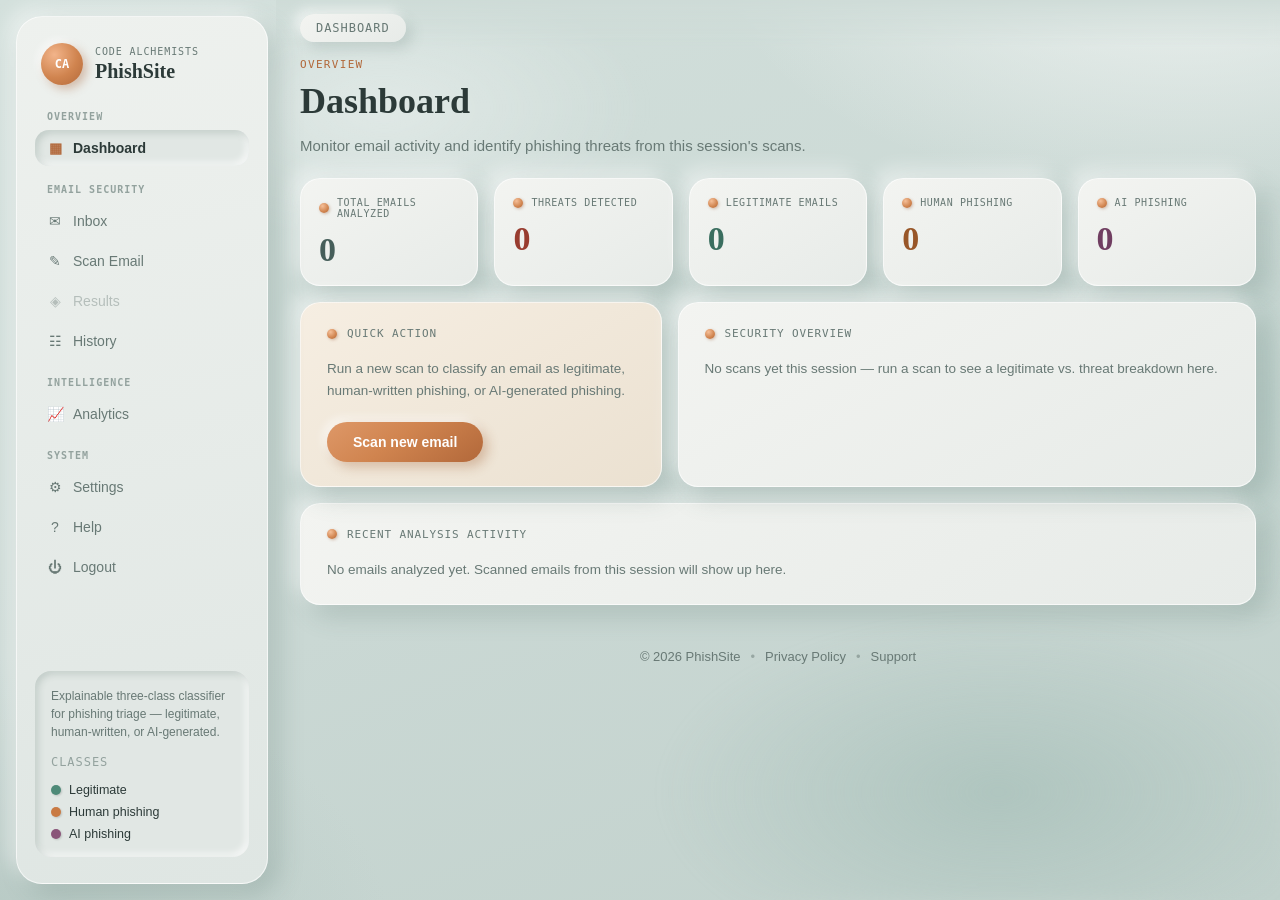
==== commit cd33ef71: "Explain results in plain language, add Help page and working Logout - Results: lead with a plain-lan" ====
--- a/index.html
+++ b/index.html
@@ -41,12 +41,11 @@
 
       <p class="nav-group-label">Intelligence</p>
       <button class="nav-item" data-view="analytics"><span class="nav-icon">📈</span>Analytics</button>
-      <button class="nav-item" data-view="lab"><span class="nav-icon">▤</span>Model Lab</button>
 
       <p class="nav-group-label">System</p>
       <button class="nav-item" data-view="settings"><span class="nav-icon">⚙</span>Settings</button>
-      <button class="nav-item" data-view="help" disabled><span class="nav-icon">?</span>Help</button>
-      <button class="nav-item" data-view="logout" disabled><span class="nav-icon">⏻</span>Logout</button>
+      <button class="nav-item" data-view="help"><span class="nav-icon">?</span>Help</button>
+      <button class="nav-item" id="nav-logout"><span class="nav-icon">⏻</span>Logout</button>
     </nav>
 
     <div class="sidebar-foot">
@@ -150,13 +149,17 @@
           <div class="inbox-toolbar">
             <span id="gmail-account-label" class="mono"></span>
             <div class="inbox-toolbar-actions">
-              <button class="btn-secondary" id="btn-gmail-refresh">Fetch recent emails</button>
+              <div class="fetch-count">
+                <label for="gmail-fetch-count" class="fetch-count-label">Emails to fetch</label>
+                <input id="gmail-fetch-count" type="number" min="1" max="100" step="1" placeholder="1–100" inputmode="numeric" aria-describedby="gmail-fetch-count-hint">
+                <span class="fetch-count-hint mono" id="gmail-fetch-count-hint" aria-live="polite">Max 100</span>
+              </div>
+              <button class="btn-secondary" id="btn-gmail-refresh" disabled>Fetch emails</button>
               <button class="btn-primary" id="btn-gmail-scanall">Scan all fetched</button>
               <button class="btn-secondary" id="btn-gmail-disconnect">Disconnect</button>
             </div>
           </div>
           <div id="gmail-messages" class="gmail-messages"></div>
-          <div id="gmail-batch-results" class="gmail-batch-results"></div>
         </div>
 
         <p class="gmail-status mono" id="gmail-status"></p>
@@ -231,6 +234,15 @@
         <p class="eyebrow">Evidence</p>
       </div>
 
+      <div class="panel batch-panel" id="batch-panel" hidden>
+        <div class="batch-panel-head">
+          <p class="panel-title">Inbox scan results</p>
+          <span class="batch-summary mono" id="batch-summary"></span>
+        </div>
+        <p class="batch-hint">Sorted by risk. Click any email to see its full analysis below.</p>
+        <div id="gmail-batch-results" class="gmail-batch-results"></div>
+      </div>
+
       <div class="result-banner" id="result-banner">
         <div>
           <span class="severity-badge sev-trusted" id="severity-badge">—</span>
@@ -245,87 +257,84 @@
         </div>
       </div>
 
-      <div class="panel result-summary-panel" id="result-summary-panel">
-        <div class="summary-stat"><p class="summary-stat-label">Threat level</p><p class="summary-stat-value" id="summary-threat">—</p></div>
-        <div class="summary-stat"><p class="summary-stat-label">Classification</p><p class="summary-stat-value" id="summary-classification">—</p></div>
-        <div class="summary-stat"><p class="summary-stat-label">Confidence</p><p class="summary-stat-value" id="summary-confidence">—</p></div>
-        <div class="summary-stat"><p class="summary-stat-label">Signals found</p><p class="summary-stat-value" id="summary-signal-count">—</p></div>
-        <div class="summary-stat"><p class="summary-stat-label">URLs detected</p><p class="summary-stat-value" id="summary-url-count">—</p></div>
-        <div class="summary-stat summary-stat-wide"><p class="summary-stat-label">Sender</p><p class="summary-stat-value mono" id="summary-sender">—</p></div>
-        <div class="summary-stat summary-stat-wide"><p class="summary-stat-label">Received</p><p class="summary-stat-value mono" id="summary-received">—</p></div>
-      </div>
-
-      <div class="panel why-panel" id="why-panel">
+      <div class="panel lesson-panel" id="lesson-panel">
         <p class="panel-title">Why this result?</p>
-        <p class="confidence-explain" id="confidence-explain">Run a scan to see an explanation here.</p>
-        <div class="why-groups">
-          <div class="why-group why-group-trust">
-            <p class="why-group-title">Trust indicators</p>
-            <ul class="why-list" id="why-trust-list"></ul>
-          </div>
-          <div class="why-group why-group-risk">
-            <p class="why-group-title">Risk indicators</p>
-            <ul class="why-list" id="why-risk-list"></ul>
-          </div>
-          <div class="why-group why-group-attention">
-            <p class="why-group-title">Attention indicators</p>
-            <ul class="why-list" id="why-attention-list"></ul>
-          </div>
-        </div>
-      </div>
-
-      <div class="panel auth-panel" id="auth-panel">
-        <p class="panel-title">Email authentication</p>
-        <p class="auth-unavailable" id="auth-unavailable">Authentication headers aren't available for manually entered email — connect Gmail and scan a real message to see SPF/DKIM/DMARC results here.</p>
-        <div class="auth-grid" id="auth-grid" style="display:none;">
-          <div class="auth-stat"><p class="summary-stat-label">SPF</p><span class="auth-status-badge" id="auth-spf">—</span></div>
-          <div class="auth-stat"><p class="summary-stat-label">DKIM</p><span class="auth-status-badge" id="auth-dkim">—</span></div>
-          <div class="auth-stat"><p class="summary-stat-label">DMARC</p><span class="auth-status-badge" id="auth-dmarc">—</span></div>
-          <div class="auth-stat"><p class="summary-stat-label">Sender alignment</p><span class="auth-status-badge" id="auth-alignment">—</span></div>
-        </div>
-        <ul class="auth-evidence-list" id="auth-evidence-list"></ul>
-      </div>
-
-      <div class="panel attachment-panel" id="attachment-panel">
-        <p class="panel-title">Attachment analysis</p>
-        <p class="auth-unavailable" id="attachment-unavailable">Attachment data isn't available for manually entered email — connect Gmail and scan a real message to see attachment risk here.</p>
-        <p class="auth-unavailable" id="attachment-none" style="display:none;">No attachments were found on this message.</p>
-        <table class="attachment-table" id="attachment-table" style="display:none;">
-          <thead><tr><th>Filename</th><th>Type</th><th>Risk</th><th>Reason</th></tr></thead>
-          <tbody id="attachment-table-body"></tbody>
-        </table>
-      </div>
-
-      <div class="results-grid">
-        <div class="panel annotated-panel" id="annotated-panel">
-          <p class="panel-title">Annotated email</p>
-          <div class="annotated-legend">
-            <span class="legend-item"><span class="legend-swatch sw-security"></span>Security / trusted wording</span>
-            <span class="legend-item"><span class="legend-swatch sw-human"></span>Urgency / warning wording</span>
-            <span class="legend-item"><span class="legend-swatch sw-ai"></span>AI-style hedging phrasing</span>
-            <span class="legend-item"><span class="legend-swatch sw-neutral"></span>Generic greeting</span>
-            <span class="legend-item"><span class="legend-swatch sw-error"></span>Spelling / grammar irregularity</span>
-          </div>
-          <div class="annotated-meta" id="annotated-meta"></div>
-          <div class="annotated-body" id="annotated-body">Run a scan first.</div>
-        </div>
-
-        <div class="side-col">
-          <div class="panel">
-            <p class="panel-title">Top signals</p>
-            <ul class="signals" id="signals-list"></ul>
-          </div>
-          <div class="panel risk-panel" id="risk-panel">
-            <p class="panel-title">Risk summary</p>
-            <p id="risk-text">—</p>
-            <p class="recommend" id="recommend-text"></p>
-          </div>
-          <div class="panel action-panel" id="action-panel">
-            <p class="panel-title">What should you do?</p>
-            <ul class="action-list" id="action-list"></ul>
-          </div>
-        </div>
-      </div>
+        <div id="lesson-body"><p class="gmail-desc">Run a scan to see a plain-language explanation here.</p></div>
+      </div>
+
+      <div class="panel annotated-panel" id="annotated-panel">
+        <p class="panel-title">The email, with suspicious parts highlighted</p>
+        <div class="annotated-legend">
+          <span class="legend-item"><span class="legend-swatch sw-security"></span>Security / trusted wording</span>
+          <span class="legend-item"><span class="legend-swatch sw-human"></span>Urgency / warning wording</span>
+          <span class="legend-item"><span class="legend-swatch sw-ai"></span>AI-style hedging phrasing</span>
+          <span class="legend-item"><span class="legend-swatch sw-neutral"></span>Generic greeting</span>
+          <span class="legend-item"><span class="legend-swatch sw-error"></span>Spelling / grammar irregularity</span>
+        </div>
+        <div class="annotated-meta" id="annotated-meta"></div>
+        <div class="annotated-body" id="annotated-body">Run a scan first.</div>
+      </div>
+
+      <!-- Detector output for anyone who wants it; hidden by default so the result reads in plain language. -->
+      <details class="tech-details" id="tech-details">
+        <summary>Technical details</summary>
+
+        <div class="panel result-summary-panel" id="result-summary-panel">
+          <div class="summary-stat"><p class="summary-stat-label">Threat level</p><p class="summary-stat-value" id="summary-threat">—</p></div>
+          <div class="summary-stat"><p class="summary-stat-label">Classification</p><p class="summary-stat-value" id="summary-classification">—</p></div>
+          <div class="summary-stat"><p class="summary-stat-label">Confidence</p><p class="summary-stat-value" id="summary-confidence">—</p></div>
+          <div class="summary-stat"><p class="summary-stat-label">Signals found</p><p class="summary-stat-value" id="summary-signal-count">—</p></div>
+          <div class="summary-stat"><p class="summary-stat-label">URLs detected</p><p class="summary-stat-value" id="summary-url-count">—</p></div>
+          <div class="summary-stat summary-stat-wide"><p class="summary-stat-label">Sender</p><p class="summary-stat-value mono" id="summary-sender">—</p></div>
+          <div class="summary-stat summary-stat-wide"><p class="summary-stat-label">Received</p><p class="summary-stat-value mono" id="summary-received">—</p></div>
+        </div>
+
+        <div class="panel why-panel" id="why-panel">
+          <p class="panel-title">Detection signals</p>
+          <p class="confidence-explain" id="confidence-explain">Run a scan to see an explanation here.</p>
+          <div class="why-groups">
+            <div class="why-group why-group-trust">
+              <p class="why-group-title">Trust indicators</p>
+              <ul class="why-list" id="why-trust-list"></ul>
+            </div>
+            <div class="why-group why-group-risk">
+              <p class="why-group-title">Risk indicators</p>
+              <ul class="why-list" id="why-risk-list"></ul>
+            </div>
+            <div class="why-group why-group-attention">
+              <p class="why-group-title">Attention indicators</p>
+              <ul class="why-list" id="why-attention-list"></ul>
+            </div>
+          </div>
+        </div>
+
+        <div class="panel auth-panel" id="auth-panel">
+          <p class="panel-title">Email authentication</p>
+          <p class="auth-unavailable" id="auth-unavailable">Authentication headers aren't available for manually entered email — connect Gmail and scan a real message to see SPF/DKIM/DMARC results here.</p>
+          <div class="auth-grid" id="auth-grid" style="display:none;">
+            <div class="auth-stat"><p class="summary-stat-label">SPF</p><span class="auth-status-badge" id="auth-spf">—</span></div>
+            <div class="auth-stat"><p class="summary-stat-label">DKIM</p><span class="auth-status-badge" id="auth-dkim">—</span></div>
+            <div class="auth-stat"><p class="summary-stat-label">DMARC</p><span class="auth-status-badge" id="auth-dmarc">—</span></div>
+            <div class="auth-stat"><p class="summary-stat-label">Sender alignment</p><span class="auth-status-badge" id="auth-alignment">—</span></div>
+          </div>
+          <ul class="auth-evidence-list" id="auth-evidence-list"></ul>
+        </div>
+
+        <div class="panel attachment-panel" id="attachment-panel">
+          <p class="panel-title">Attachment analysis</p>
+          <p class="auth-unavailable" id="attachment-unavailable">Attachment data isn't available for manually entered email — connect Gmail and scan a real message to see attachment risk here.</p>
+          <p class="auth-unavailable" id="attachment-none" style="display:none;">No attachments were found on this message.</p>
+          <table class="attachment-table" id="attachment-table" style="display:none;">
+            <thead><tr><th>Filename</th><th>Type</th><th>Risk</th><th>Reason</th></tr></thead>
+            <tbody id="attachment-table-body"></tbody>
+          </table>
+        </div>
+
+        <div class="panel signals-panel">
+          <p class="panel-title">Top signals</p>
+          <ul class="signals" id="signals-list"></ul>
+        </div>
+      </details>
 
       <div class="heuristic-disclaimer">
         <span class="disclaimer-icon">ℹ</span>
@@ -370,66 +379,6 @@
       <div id="analytics-body"></div>
     </section>
 
-    <!-- LAB VIEW -->
-    <section class="view" id="view-lab">
-      <div class="view-head">
-        <p class="eyebrow">Model lab</p>
-        <div class="view-head-title-row">
-          <h1>Model evaluation dashboard</h1>
-          <span class="badge-demo">Demo data</span>
-        </div>
-        <p class="lede">Sample results shown for illustration — no trained model is connected yet. Point PhishSite at a trained checkpoint to populate this view with live metrics.</p>
-      </div>
-
-      <div class="lab-toggle">
-        <button class="toggle-btn active" data-model="tfidf">TF-IDF + XGBoost</button>
-        <button class="toggle-btn" data-model="distilbert">DistilBERT-inspired</button>
-      </div>
-
-      <div class="panel lab-overview">
-        <div class="lab-overview-row">
-          <div>
-            <p class="lab-overview-name" id="lab-overview-name">TF-IDF + XGBoost</p>
-            <p class="gmail-desc" id="lab-overview-note">Lightweight baseline, fast to retrain</p>
-          </div>
-          <span class="badge-demo">Demo data</span>
-        </div>
-      </div>
-
-      <div class="kpi-row" id="kpi-row"></div>
-
-      <div class="lab-grid">
-        <div class="panel">
-          <p class="panel-title">Model comparison <span class="badge-demo badge-demo-sm">Demo</span></p>
-          <table class="cmp-table" id="cmp-table">
-            <thead><tr><th>Model</th><th>Accuracy</th><th>F1-score</th><th>Notes</th></tr></thead>
-            <tbody>
-              <tr data-model="tfidf"><td>TF-IDF + XGBoost</td><td>91.4%</td><td>89.8%</td><td>Lightweight baseline, fast to retrain</td></tr>
-              <tr data-model="distilbert"><td>DistilBERT-inspired</td><td>94.7%</td><td>93.9%</td><td>Higher accuracy, heavier inference cost</td></tr>
-            </tbody>
-          </table>
-        </div>
-        <div class="panel">
-          <p class="panel-title">Class distribution (training set) <span class="badge-demo badge-demo-sm">Demo</span></p>
-          <div class="dist-chart" id="dist-chart"></div>
-        </div>
-      </div>
-
-      <div class="panel">
-        <p class="panel-title">Confusion matrix <span class="badge-demo badge-demo-sm">Demo</span></p>
-        <div class="confusion" id="confusion-matrix"></div>
-      </div>
-
-      <div class="panel">
-        <p class="panel-title">Adversarial examples &amp; failure cases</p>
-        <ul class="fail-list">
-          <li><strong>Polished, legitimate-like phishing</strong> — fluent AI phishing with a convincing footer is occasionally scored as Legitimate; mitigated by weighting URL and sender signals more heavily.</li>
-          <li><strong>Tone-mismatched email</strong> — a human-written phishing email rewritten in a formal register drifts toward the AI-phishing class; flagged for adversarial retraining.</li>
-          <li><strong>Short transactional emails</strong> — very short legitimate emails sometimes lack enough signal for a confident prediction.</li>
-        </ul>
-      </div>
-    </section>
-
     <!-- SETTINGS VIEW -->
     <section class="view" id="view-settings">
       <div class="view-head">
@@ -439,6 +388,112 @@
       </div>
 
       <div id="settings-body"></div>
+    </section>
+
+    <!-- HELP VIEW -->
+    <section class="view" id="view-help">
+      <div class="view-head">
+        <p class="eyebrow">Support</p>
+        <h1>How to use PhishSite</h1>
+        <p class="lede">PhishSite checks an email and tells you, in plain language, whether it looks safe or like a phishing scam — and why. Here's how to get started.</p>
+      </div>
+
+      <div class="panel">
+        <p class="panel-title">Two ways to check an email</p>
+        <div class="help-ways">
+          <div class="help-way">
+            <p class="help-way-title">Paste an email</p>
+            <ol class="help-steps">
+              <li>Open <button class="help-link" data-goto="scan">Scan Email</button>.</li>
+              <li>Copy the email's subject, sender address, any links and the message text into the matching boxes. Only the body is required.</li>
+              <li>Click <b>Analyze email</b>.</li>
+            </ol>
+            <p class="gmail-desc">Not sure what to paste? Click one of the <b>Try a sample</b> buttons to see an example.</p>
+          </div>
+          <div class="help-way">
+            <p class="help-way-title">Scan your Gmail inbox</p>
+            <ol class="help-steps">
+              <li>Open <button class="help-link" data-goto="inbox">Inbox</button> and click <b>Continue with Google</b>.</li>
+              <li>Sign in with Google and allow read-only access.</li>
+              <li>Choose how many recent emails to fetch (up to 100) and click <b>Fetch emails</b>.</li>
+              <li>Click <b>Scan</b> next to one email, or <b>Scan all fetched</b> to check them all at once.</li>
+            </ol>
+          </div>
+        </div>
+      </div>
+
+      <div class="panel">
+        <p class="panel-title">Reading your result</p>
+        <ol class="help-steps">
+          <li><b>The verdict</b> at the top tells you what PhishSite thinks the email is, and how sure it is.</li>
+          <li><b>Why this result?</b> lists each warning sign (or good sign) it found, shows you where it appears in the email, and explains why it matters.</li>
+          <li><b>The highlighted email</b> marks the suspicious words and phrases directly in the message.</li>
+          <li><b>How to check an email like this yourself</b> gives simple steps you can follow before you click or reply.</li>
+        </ol>
+        <div class="help-verdicts">
+          <div class="help-verdict"><span class="help-dot" style="background:var(--legit);"></span><div><b>Legitimate</b><p class="gmail-desc">No common scam tricks were found. Still stay alert for anything unexpected.</p></div></div>
+          <div class="help-verdict"><span class="help-dot" style="background:var(--human);"></span><div><b>Human phishing</b><p class="gmail-desc">A scam written by a person — often rushed, with urgent threats, generic greetings or spelling mistakes.</p></div></div>
+          <div class="help-verdict"><span class="help-dot" style="background:var(--ai);"></span><div><b>AI phishing</b><p class="gmail-desc">A scam that reads smoothly and politely, as if written by an AI tool. Good writing doesn't make an email safe.</p></div></div>
+        </div>
+      </div>
+
+      <div class="panel">
+        <p class="panel-title">Other things you can do</p>
+        <ul class="help-list">
+          <li><button class="help-link" data-goto="history">History</button> lists every email you've checked in this session. Click one to see its result again.</li>
+          <li><button class="help-link" data-goto="analytics">Analytics</button> and the <button class="help-link" data-goto="dashboard">Dashboard</button> summarize what you've scanned so far.</li>
+          <li><b>Export report</b> on a result downloads that email's analysis as a file you can keep or share.</li>
+          <li><button class="help-link" data-goto="settings">Settings</button> lets you disconnect Gmail or clear your session history.</li>
+          <li><b>Logout</b> disconnects Gmail and clears everything from this session in one step.</li>
+        </ul>
+      </div>
+
+      <div class="panel">
+        <p class="panel-title">Frequently asked questions</p>
+        <div class="faq">
+          <details class="faq-item">
+            <summary>Is PhishSite safe to connect to my Gmail?</summary>
+            <p>Yes. You sign in on Google's own page, so PhishSite never sees your password. It only asks for read-only access — it can read messages to check them, but it can't send, delete or change anything in your mailbox.</p>
+          </details>
+          <details class="faq-item">
+            <summary>Do you store my emails?</summary>
+            <p>No. Emails are checked right here in your browser and are not sent to any PhishSite server. Your scan history only lasts until you close the tab, log out, or clear it in Settings. See the <a href="privacy.html">Privacy Policy</a> for details.</p>
+          </details>
+          <details class="faq-item">
+            <summary>How accurate is PhishSite?</summary>
+            <p>PhishSite looks for the warning signs scam emails commonly use — suspicious links, lookalike addresses, pressure to act fast, failed sender checks and more. It catches many scams, but no automatic tool is perfect. Use the result as a guide and trust your own judgment for anything involving money or passwords.</p>
+          </details>
+          <details class="faq-item">
+            <summary>What's the difference between "Human phishing" and "AI phishing"?</summary>
+            <p>Both are scams. Human phishing tends to be hurried and pushy, often with mistakes. AI phishing is fluent and polite, which can make it more convincing. Either way, don't click its links or reply.</p>
+          </details>
+          <details class="faq-item">
+            <summary>An email I know is real was flagged. Why?</summary>
+            <p>Some real emails — like newsletters and offers — use the same tactics as scams, such as urgent wording or "Dear Customer". Open <b>Why this result?</b> to see exactly what was flagged. If you're unsure, check by going to the company's official website or app yourself instead of using the email's links.</p>
+          </details>
+          <details class="faq-item">
+            <summary>What does the confidence percentage mean?</summary>
+            <p>It shows how strongly the warning signs (or good signs) point to the verdict. A higher number means the signs clearly agree; a lower number means the email is a closer call and deserves a careful look.</p>
+          </details>
+          <details class="faq-item">
+            <summary>What should I do if an email is phishing?</summary>
+            <p>Don't click its links, open its attachments or reply. In Gmail, open the email, click the ⋮ menu and choose <b>Report phishing</b>. If it claims something is wrong with an account, log in through the official website or app to check.</p>
+          </details>
+          <details class="faq-item">
+            <summary>I clicked a link or entered my password. What now?</summary>
+            <p>Change that password right away (and anywhere else you use it), turn on two-step verification, and contact your bank if you shared card or payment details. Watch your accounts for anything unusual.</p>
+          </details>
+          <details class="faq-item">
+            <summary>Why can't I see sender checks or attachments for a pasted email?</summary>
+            <p>Sender verification and attachment details come from the email's hidden information, which isn't included when you copy and paste. Scan the email through the Gmail inbox to get these checks too.</p>
+          </details>
+          <details class="faq-item">
+            <summary>How do I disconnect Gmail?</summary>
+            <p>Click <b>Disconnect</b> in the Inbox, use <b>Disconnect Gmail</b> in Settings, or click <b>Logout</b>. Access is revoked immediately. You can also remove PhishSite anytime from your Google Account's security settings.</p>
+          </details>
+        </div>
+        <p class="gmail-desc help-contact">Still need help? <a href="mailto:adinesh09092005@gmail.com">Contact support</a>.</p>
+      </div>
     </section>
 
     <footer class="app-footer">
--- a/style.css
+++ b/style.css
@@ -85,7 +85,7 @@
     box-shadow:var(--shadow-raise);
     padding:26px 18px;display:flex;flex-direction:column;gap:26px;overflow-y:auto;
   }
-  .main{margin-left:calc(var(--sidebar-width) + 32px);}
+  .main{margin-left:calc(var(--sidebar-width) + 24px);}
 
   .nav-group-label{
     font-family:'IBM Plex Mono',monospace;font-size:10px;font-weight:600;
@@ -148,7 +148,7 @@
   .main{flex:1;min-width:0;display:flex;flex-direction:column;}
   .topbar{
     display:flex;align-items:center;gap:16px;flex-shrink:0;
-    padding:18px 48px 10px;
+    padding:14px 24px 6px;
     background:linear-gradient(to bottom,rgba(206,219,215,.92),rgba(206,219,215,0));
     backdrop-filter:blur(6px);-webkit-backdrop-filter:blur(6px);
     position:sticky;top:0;z-index:30;
@@ -157,14 +157,14 @@
     font-size:12px;letter-spacing:.08em;text-transform:uppercase;color:var(--muted);
     background:var(--card-face);box-shadow:var(--shadow-soft);border-radius:999px;padding:7px 16px;
   }
-  .main-content{padding:28px 48px 60px;}
-  .view{display:none;max-width:1080px;margin:0 auto;}
+  .main-content{padding:10px 24px 40px;}
+  .view{display:none;max-width:1600px;margin:0;}
   .view.active{display:block;animation:fadeIn .4s ease;}
   @keyframes fadeIn{from{opacity:0;transform:translateY(6px);}to{opacity:1;transform:translateY(0);}}
 
   .eyebrow{font-family:'IBM Plex Mono',monospace;font-size:11px;letter-spacing:.12em;text-transform:uppercase;color:var(--terra-deep);margin:0 0 10px;}
   .view-head h1{font-size:36px;font-weight:600;margin:0 0 12px;line-height:1.15;color:var(--text);}
-  .lede{color:var(--muted);font-size:15px;line-height:1.6;max-width:640px;margin:0 0 30px;}
+  .lede{color:var(--muted);font-size:15px;line-height:1.6;max-width:640px;margin:0 0 20px;}
 
   /* STEPS */
   .steps{display:flex;align-items:center;gap:10px;margin-bottom:28px;}
@@ -184,7 +184,7 @@
   /* PANELS — raised cards with the signature terracotta dot */
   .panel{
     background:var(--card-face);border:1px solid rgba(255,255,255,.65);
-    border-radius:var(--radius);padding:24px 26px;margin-bottom:22px;
+    border-radius:var(--radius);padding:24px 26px;margin-bottom:16px;
     box-shadow:var(--shadow-raise);
   }
   .panel-title{
@@ -192,7 +192,7 @@
     font-family:'IBM Plex Mono',monospace;font-size:11px;text-transform:uppercase;
     letter-spacing:.08em;color:var(--muted);margin:0 0 18px;
   }
-  .panel-title::before,.metric-label::before,.kpi-label::before{
+  .panel-title::before,.metric-label::before{
     content:"";width:10px;height:10px;border-radius:50%;flex-shrink:0;
     background:radial-gradient(circle at 35% 30%,#f5bf98 0%,var(--terra) 60%,var(--terra-deep) 100%);
     box-shadow:1px 1px 3px rgba(150,80,40,.35);
@@ -283,13 +283,27 @@
   .gmail-msg-subject{font-size:13.5px;font-weight:600;white-space:nowrap;overflow:hidden;text-overflow:ellipsis;color:var(--text);}
   .gmail-msg-meta{font-size:11.5px;color:var(--muted);font-family:'IBM Plex Mono',monospace;white-space:nowrap;overflow:hidden;text-overflow:ellipsis;}
   .gmail-msg-scan{flex-shrink:0;padding:7px 16px;font-size:12.5px;}
-  .gmail-batch-results{margin-top:20px;}
+  /* Inbox scan results (batch) — shown at the top of the Results view */
+  .batch-panel-head{display:flex;align-items:baseline;justify-content:space-between;gap:12px;flex-wrap:wrap;}
+  .batch-panel-head .panel-title{margin-bottom:6px;}
+  .batch-summary{font-size:11.5px;color:var(--muted);}
+  .batch-hint{font-size:12.5px;color:var(--muted);margin:0 0 14px;}
+  .gmail-batch-results{
+    max-height:380px;overflow:auto;border-radius:var(--radius-sm);
+    background:var(--surface-inset);box-shadow:var(--shadow-inset);
+  }
   .batch-table{width:100%;border-collapse:collapse;font-size:12.5px;}
-  .batch-table th,.batch-table td{text-align:left;padding:10px 8px;border-bottom:1px solid var(--line);}
-  .batch-table th{color:var(--muted);font-weight:500;font-size:11px;text-transform:uppercase;letter-spacing:.04em;font-family:'IBM Plex Mono',monospace;}
-  .batch-table tr[data-idx]{cursor:pointer;}
-  .batch-table tr[data-idx]:hover td{color:var(--terra-deep);background:rgba(255,255,255,.35);}
-  .batch-badge{display:inline-block;padding:3px 10px;border-radius:999px;font-size:11px;font-weight:700;color:#fff;}
+  .batch-table th,.batch-table td{text-align:left;padding:10px 12px;border-bottom:1px solid var(--line);}
+  .batch-table th{
+    position:sticky;top:0;z-index:1;background:#e3e9e6;
+    color:var(--muted);font-weight:500;font-size:11px;text-transform:uppercase;letter-spacing:.04em;font-family:'IBM Plex Mono',monospace;
+  }
+  .batch-table tbody tr:last-child td{border-bottom:none;}
+  .batch-table tr[data-idx]{cursor:pointer;transition:background .15s ease;}
+  .batch-table tr[data-idx]:hover td{color:var(--terra-deep);background:rgba(255,255,255,.45);}
+  .batch-table tr.active-row td{background:rgba(255,255,255,.7);color:var(--text);font-weight:600;}
+  .batch-table tr.active-row td:first-child{box-shadow:inset 4px 0 0 var(--terra);}
+  .batch-badge{display:inline-block;padding:3px 10px;border-radius:999px;font-size:11px;font-weight:700;color:#fff;white-space:nowrap;}
 
   /* RESULTS */
   .result-banner{
@@ -309,7 +323,7 @@
   .confidence-fill{height:100%;width:0%;background:var(--muted);border-radius:4px;transition:width .8s cubic-bezier(.22,.9,.3,1);}
   .confidence-caption{margin:0;font-size:10.5px;text-transform:uppercase;letter-spacing:.08em;color:var(--muted);}
 
-  .results-grid{display:grid;grid-template-columns:1.5fr 1fr;gap:22px;align-items:start;}
+  .results-grid{display:grid;grid-template-columns:1.5fr 1fr;gap:16px;align-items:start;}
   .annotated-meta{
     display:flex;flex-direction:column;gap:4px;font-family:'IBM Plex Mono',monospace;font-size:12px;color:var(--muted);
     background:var(--surface-inset);box-shadow:var(--shadow-inset);border-radius:var(--radius-sm);padding:12px 14px;margin-bottom:16px;
@@ -334,8 +348,69 @@
   .signal-kind-trust .signal-bar div{background:var(--legit);}
   .signal-kind-attention .signal-bar div{background:var(--attention);}
 
+  /* "Learn from this email" — plain-language explanation */
+  .lesson-verdict{
+    display:flex;gap:16px;align-items:flex-start;border-radius:18px;padding:18px 20px;margin-bottom:20px;
+    background:var(--surface-inset);box-shadow:var(--shadow-inset);
+  }
+  .lesson-verdict-icon{
+    flex-shrink:0;width:40px;height:40px;border-radius:50%;display:flex;align-items:center;justify-content:center;
+    font-weight:700;font-size:18px;color:#fff;box-shadow:3px 3px 8px rgba(70,98,92,.25),-2px -2px 6px rgba(255,255,255,.7);
+  }
+  .lesson-risk .lesson-verdict-icon{background:var(--risk);}
+  .lesson-caution .lesson-verdict-icon{background:var(--attention);}
+  .lesson-good .lesson-verdict-icon{background:var(--legit);}
+  .lesson-headline{font-family:'Fraunces',serif;font-size:21px;font-weight:600;margin:2px 0 6px;color:var(--text);}
+  .lesson-summary{font-size:14px;line-height:1.6;color:var(--text);margin:0;}
+  .lesson-note{
+    font-size:13px;line-height:1.6;color:var(--attention-ink);margin:10px 0 0;padding:10px 12px;border-radius:12px;
+    background:rgba(184,138,44,.12);
+  }
+  .lesson-section-title{font-size:14px;font-weight:600;color:var(--text);margin:4px 0 12px;}
+  .lesson-cards{display:grid;grid-template-columns:repeat(auto-fill,minmax(min(300px,100%),1fr));gap:14px;margin-bottom:22px;}
+  .lesson-card{
+    background:var(--surface-inset);box-shadow:var(--shadow-inset);border-radius:16px;padding:14px 16px;
+    border-top:4px solid var(--faint);
+  }
+  .lesson-card-risk{border-top-color:var(--risk);}
+  .lesson-card-caution{border-top-color:var(--attention);}
+  .lesson-card-good{border-top-color:var(--legit);}
+  .lesson-card-tag{
+    display:inline-block;font-family:'IBM Plex Mono',monospace;font-size:9.5px;font-weight:600;text-transform:uppercase;
+    letter-spacing:.06em;padding:3px 9px;border-radius:999px;margin-bottom:8px;
+  }
+  .lesson-card-risk .lesson-card-tag{background:rgba(185,80,63,.16);color:var(--risk-ink);}
+  .lesson-card-caution .lesson-card-tag{background:rgba(184,138,44,.18);color:var(--attention-ink);}
+  .lesson-card-good .lesson-card-tag{background:rgba(78,138,120,.16);color:var(--legit-ink);}
+  .lesson-card-title{font-size:15px;font-weight:600;color:var(--text);margin:0 0 10px;}
+  .lesson-card-label{font-family:'IBM Plex Mono',monospace;font-size:10px;text-transform:uppercase;letter-spacing:.06em;color:var(--muted);margin:10px 0 5px;}
+  .lesson-quotes{display:flex;flex-wrap:wrap;gap:6px;}
+  .lesson-quote{
+    font-family:'IBM Plex Mono',monospace;font-size:12px;color:var(--text);background:var(--card-face);
+    box-shadow:var(--shadow-soft);border-radius:8px;padding:4px 9px;overflow-wrap:anywhere;white-space:pre-wrap;
+  }
+  .lesson-card-text{font-size:13px;line-height:1.6;color:var(--text);margin:0;}
+  .lesson-card-tip{font-size:12.5px;line-height:1.55;color:var(--muted);margin:10px 0 0;padding-top:10px;border-top:1px solid var(--line);}
+  .lesson-card-tip b{color:var(--terra-deep);}
+  .lesson-steps{margin:0;padding-left:22px;display:flex;flex-direction:column;gap:8px;}
+  .lesson-steps li{font-size:13.5px;line-height:1.6;color:var(--text);padding-left:4px;}
+  .lesson-steps li::marker{color:var(--terra-deep);font-weight:700;}
+  mark[title]{cursor:help;}
+
+  /* Technical details — collapsed by default below the plain-language explanation */
+  .tech-details{margin-bottom:16px;}
+  .tech-details > summary{
+    display:inline-flex;align-items:center;gap:8px;cursor:pointer;list-style:none;margin-bottom:16px;
+    font-family:'IBM Plex Mono',monospace;font-size:11.5px;text-transform:uppercase;letter-spacing:.08em;color:var(--muted);
+    background:var(--card-face);box-shadow:var(--shadow-soft);border-radius:999px;padding:9px 16px;
+  }
+  .tech-details > summary::-webkit-details-marker{display:none;}
+  .tech-details > summary::before{content:"▸";transition:transform .2s ease;}
+  .tech-details[open] > summary::before{transform:rotate(90deg);}
+  .tech-details > summary:hover{color:var(--text);}
+
   /* Why this result? summary panel */
-  .why-panel{margin-bottom:22px;}
+  .why-panel{margin-bottom:16px;}
   .confidence-explain{font-size:13px;color:var(--muted);margin:0 0 18px;line-height:1.6;}
   .why-groups{display:grid;grid-template-columns:1fr 1fr 1fr;gap:16px;}
   .why-group{background:var(--surface-inset);box-shadow:var(--shadow-inset);border-radius:16px;padding:14px 16px;}
@@ -400,7 +475,7 @@
 
   /* Result summary strip */
   .result-summary-panel{
-    display:grid;grid-template-columns:repeat(5,1fr);gap:14px;margin-bottom:22px;
+    display:grid;grid-template-columns:repeat(5,1fr);gap:14px;margin-bottom:16px;
   }
   .summary-stat{min-width:0;background:var(--surface-inset);box-shadow:var(--shadow-inset);border-radius:14px;padding:12px 14px;}
   .summary-stat-wide{grid-column:1 / -1;}
@@ -426,7 +501,7 @@
   .history-filter-select{font-size:13px;padding-right:32px;}
 
   /* Email authentication panel */
-  .auth-panel{margin-bottom:22px;}
+  .auth-panel{margin-bottom:16px;}
   .auth-unavailable{font-size:12.5px;color:var(--muted);line-height:1.6;margin:0;}
   .auth-grid{display:grid;grid-template-columns:repeat(4,1fr);gap:14px;margin-bottom:16px;}
   .auth-stat{min-width:0;background:var(--surface-inset);box-shadow:var(--shadow-inset);border-radius:14px;padding:12px 14px;}
@@ -442,7 +517,7 @@
   .auth-evidence-list li::before{content:"–";position:absolute;left:0;color:var(--faint);}
   .auth-evidence-list li.why-empty::before{content:none;}
   .attachment-risk-medium{background:rgba(184,138,44,.18);color:var(--attention-ink);}
-  .attachment-panel{margin-bottom:22px;}
+  .attachment-panel{margin-bottom:16px;}
   .attachment-table{width:100%;border-collapse:collapse;font-size:13px;}
   .attachment-table th{
     text-align:left;padding:10px 12px;color:var(--muted);font-family:'IBM Plex Mono',monospace;
@@ -462,67 +537,6 @@
   .recommend{font-size:13px;font-weight:600;margin:0;padding-top:12px;border-top:1px solid var(--line);}
 
   .results-actions{display:flex;gap:12px;margin-top:12px;flex-wrap:wrap;}
-
-  /* LAB */
-  .lab-toggle{
-    display:inline-flex;gap:4px;background:var(--surface-inset);box-shadow:var(--shadow-inset);
-    border-radius:999px;padding:5px;margin-bottom:26px;
-  }
-  .toggle-btn{
-    background:transparent;border:none;color:var(--muted);padding:9px 18px;border-radius:999px;
-    font-size:13px;font-weight:500;transition:background .15s ease,color .15s ease,box-shadow .15s ease;
-  }
-  .toggle-btn.active{background:var(--card-face);color:var(--terra-deep);font-weight:600;box-shadow:var(--shadow-soft);}
-
-  .view-head-title-row{display:flex;align-items:center;gap:12px;flex-wrap:wrap;}
-  .badge-demo{
-    font-family:'IBM Plex Mono',monospace;font-size:10.5px;font-weight:600;padding:4px 12px;border-radius:999px;
-    background:var(--cream);color:var(--human-ink);border:1px solid rgba(201,122,67,.35);
-    white-space:nowrap;
-  }
-  .badge-demo-sm{font-size:9.5px;padding:2px 9px;margin-left:4px;vertical-align:middle;}
-  .lab-overview{margin-bottom:22px;}
-  .lab-overview-row{display:flex;align-items:center;justify-content:space-between;gap:16px;flex-wrap:wrap;}
-  .lab-overview-name{font-family:'Fraunces',serif;font-size:18px;font-weight:600;color:var(--text);margin:0 0 4px;}
-  .lab-overview-row .gmail-desc{margin:0;}
-
-  .kpi-row{display:grid;grid-template-columns:repeat(4,1fr);gap:18px;margin-bottom:22px;}
-  .kpi-card{
-    background:var(--card-face);border:1px solid rgba(255,255,255,.65);border-radius:var(--radius);
-    padding:18px 20px;box-shadow:var(--shadow-raise);
-  }
-  .kpi-label{
-    display:flex;align-items:center;gap:8px;
-    font-family:'IBM Plex Mono',monospace;font-size:10.5px;text-transform:uppercase;letter-spacing:.08em;color:var(--muted);margin:0 0 10px;
-  }
-  .kpi-value{font-family:'Fraunces',serif;font-size:30px;font-weight:600;margin:0;color:var(--text);}
-
-  .lab-grid{display:grid;grid-template-columns:1.3fr 1fr;gap:22px;}
-  .cmp-table{width:100%;border-collapse:collapse;font-size:13px;}
-  .cmp-table th,.cmp-table td{text-align:left;padding:10px 8px;border-bottom:1px solid var(--line);}
-  .cmp-table th{color:var(--muted);font-weight:500;font-size:11px;text-transform:uppercase;letter-spacing:.04em;font-family:'IBM Plex Mono',monospace;}
-  .cmp-table tr.active-row td{color:var(--terra-deep);font-weight:600;}
-
-  .dist-chart{display:flex;flex-direction:column;gap:16px;}
-  .dist-row{display:flex;align-items:center;gap:10px;}
-  .dist-label{width:110px;font-size:12.5px;color:var(--muted);flex-shrink:0;}
-  .dist-track{flex:1;height:14px;background:var(--surface-inset);box-shadow:var(--shadow-inset);border-radius:7px;overflow:hidden;}
-  .dist-fill{height:100%;border-radius:7px;}
-  .dist-count{width:48px;text-align:right;font-family:'IBM Plex Mono',monospace;font-size:12px;color:var(--muted);flex-shrink:0;}
-
-  .confusion{display:grid;grid-template-columns:90px repeat(3,1fr);gap:8px;max-width:560px;}
-  .confusion .head,.confusion .rowhead{font-family:'IBM Plex Mono',monospace;font-size:10.5px;color:var(--muted);display:flex;align-items:center;}
-  .confusion .head{justify-content:center;text-align:center;padding-bottom:6px;}
-  .confusion .rowhead{justify-content:flex-end;padding-right:8px;text-align:right;}
-  .confusion .cell{
-    display:flex;align-items:center;justify-content:center;border-radius:14px;
-    font-family:'IBM Plex Mono',monospace;font-size:14px;font-weight:600;height:58px;color:var(--text);
-    box-shadow:var(--shadow-soft);
-  }
-
-  .fail-list{list-style:none;padding:0;margin:0;display:flex;flex-direction:column;gap:14px;}
-  .fail-list li{font-size:13.5px;line-height:1.6;color:var(--muted);padding-left:16px;border-left:3px solid var(--terra-soft);}
-  .fail-list li strong{color:var(--text);}
 
   /* INBOX (Gmail integration UI — logic lives entirely in app.js) */
   .inbox-panel{
@@ -547,7 +561,25 @@
 
   /* connected state */
   .inbox-toolbar{display:flex;align-items:center;justify-content:space-between;flex-wrap:wrap;gap:12px;margin-bottom:20px;}
-  .inbox-toolbar-actions{display:flex;gap:10px;flex-wrap:wrap;}
+  .inbox-toolbar-actions{display:flex;align-items:center;gap:10px;flex-wrap:wrap;}
+
+  /* "Emails to fetch" number field */
+  .fetch-count{
+    display:flex;align-items:center;gap:8px;
+    background:var(--surface-inset);box-shadow:var(--shadow-inset);border-radius:999px;padding:5px 14px 5px 16px;
+  }
+  .fetch-count-label{margin:0;flex-direction:row;font-size:12.5px;font-weight:500;color:var(--muted);white-space:nowrap;}
+  .fetch-count input[type=number]{
+    width:64px;padding:6px 8px;border:none;border-radius:999px;text-align:center;
+    font-family:'IBM Plex Mono',monospace;font-size:13px;font-weight:600;color:var(--text);
+    background:var(--card-face);box-shadow:var(--shadow-soft);
+    -moz-appearance:textfield;appearance:textfield;
+  }
+  .fetch-count input[type=number]::-webkit-outer-spin-button,
+  .fetch-count input[type=number]::-webkit-inner-spin-button{-webkit-appearance:none;margin:0;}
+  .fetch-count input[type=number]:focus{outline:none;box-shadow:var(--shadow-soft),0 0 0 2px rgba(208,132,79,.45);}
+  .fetch-count-hint{font-size:11px;color:var(--faint);white-space:nowrap;}
+  .fetch-count-hint.err{color:var(--risk-ink);font-weight:600;}
 
   /* richer message rows */
   .gmail-msg-top-line{display:flex;align-items:baseline;justify-content:space-between;gap:10px;}
@@ -578,7 +610,6 @@
   .settings-row{display:flex;align-items:center;justify-content:space-between;gap:16px;padding:4px 0;}
   .settings-row-title{font-size:14px;font-weight:600;color:var(--text);margin:0 0 3px;}
   .settings-row .gmail-desc{margin:0;max-width:440px;}
-  .settings-row-disabled{opacity:.6;}
   .settings-divider{border:none;border-top:1px solid var(--line);margin:16px 0;}
   .settings-badge{
     font-family:'IBM Plex Mono',monospace;font-size:10.5px;font-weight:600;padding:4px 11px;border-radius:999px;
@@ -586,10 +617,40 @@
   }
   .settings-badge-on{background:rgba(78,138,120,.16);color:var(--legit-ink);}
   .settings-badge-off{background:var(--surface-inset);color:var(--muted);}
-  .settings-badge-soon{background:var(--cream);color:var(--human-ink);}
+
+  /* HELP */
+  .help-ways{display:grid;grid-template-columns:1fr 1fr;gap:16px;}
+  .help-way{background:var(--surface-inset);box-shadow:var(--shadow-inset);border-radius:16px;padding:16px 18px;}
+  .help-way-title{font-family:'Fraunces',serif;font-size:17px;font-weight:600;color:var(--text);margin:0 0 12px;}
+  .help-way .gmail-desc{margin:12px 0 0;}
+  .help-steps{margin:0;padding-left:22px;display:flex;flex-direction:column;gap:8px;}
+  .help-steps li{font-size:13.5px;line-height:1.6;color:var(--text);padding-left:4px;}
+  .help-steps li::marker{color:var(--terra-deep);font-weight:700;}
+  .help-list{margin:0;padding-left:20px;display:flex;flex-direction:column;gap:8px;}
+  .help-list li{font-size:13.5px;line-height:1.6;color:var(--text);}
+  .help-link{
+    background:none;border:none;padding:0;font:inherit;font-weight:600;color:var(--terra-deep);
+    cursor:pointer;text-decoration:underline;text-underline-offset:2px;
+  }
+  .help-verdicts{display:grid;grid-template-columns:repeat(3,1fr);gap:14px;margin-top:20px;}
+  .help-verdict{display:flex;gap:10px;align-items:flex-start;background:var(--surface-inset);box-shadow:var(--shadow-inset);border-radius:14px;padding:12px 14px;font-size:14px;color:var(--text);}
+  .help-verdict .gmail-desc{margin:4px 0 0;}
+  .help-dot{width:10px;height:10px;border-radius:50%;flex-shrink:0;margin-top:6px;}
+  .faq{display:flex;flex-direction:column;gap:10px;}
+  .faq-item{background:var(--surface-inset);box-shadow:var(--shadow-inset);border-radius:14px;padding:0 16px;}
+  .faq-item > summary{
+    cursor:pointer;list-style:none;display:flex;justify-content:space-between;align-items:center;gap:12px;
+    padding:14px 0;font-size:14px;font-weight:600;color:var(--text);
+  }
+  .faq-item > summary::-webkit-details-marker{display:none;}
+  .faq-item > summary::after{content:"+";font-size:18px;font-weight:500;color:var(--terra-deep);flex-shrink:0;}
+  .faq-item[open] > summary::after{content:"−";}
+  .faq-item p{font-size:13.5px;line-height:1.65;color:var(--text);margin:0 0 14px;}
+  .faq-item a,.help-contact a{color:var(--terra-deep);font-weight:600;}
+  .help-contact{margin:18px 0 0;}
 
   /* ANALYTICS */
-  .analytics-metrics{display:grid;grid-template-columns:repeat(6,1fr);gap:16px;margin-bottom:22px;}
+  .analytics-metrics{display:grid;grid-template-columns:repeat(6,1fr);gap:16px;margin-bottom:16px;}
   .analytics-empty{max-width:460px;margin:40px auto;text-align:center;padding:34px 20px;}
 
   /* HISTORY */
@@ -618,7 +679,7 @@
   .history-empty-actions{display:flex;gap:12px;justify-content:center;flex-wrap:wrap;}
 
   /* DASHBOARD */
-  .dash-bento{display:grid;grid-template-columns:repeat(5,1fr);gap:18px;margin-bottom:26px;}
+  .dash-bento{display:grid;grid-template-columns:repeat(5,1fr);gap:16px;margin-bottom:16px;}
   .metric-card{
     background:var(--card-face);border:1px solid rgba(255,255,255,.65);
     border-radius:var(--radius);padding:18px 18px 16px;box-shadow:var(--shadow-raise);
@@ -634,7 +695,7 @@
   .metric-tertiary{color:var(--human-ink);}
   .metric-ai{color:var(--ai-ink);}
 
-  .dash-grid{display:grid;grid-template-columns:1fr 1.6fr;gap:22px;margin-bottom:22px;}
+  .dash-grid{display:grid;grid-template-columns:1fr 1.6fr;gap:16px;margin-bottom:16px;}
   .dash-grid .panel{margin-bottom:0;}
   .dash-quick-action{
     display:flex;flex-direction:column;
@@ -694,8 +755,7 @@
     .panel{padding:20px 18px;}
     .result-banner{flex-direction:column;align-items:stretch;padding:22px 20px;}
     .confidence-wrap{min-width:0;}
-    .scan-grid,.results-grid,.lab-grid{grid-template-columns:1fr;}
-    .kpi-row{grid-template-columns:1fr 1fr;}
+    .scan-grid,.results-grid,.help-ways,.help-verdicts{grid-template-columns:1fr;}
     .dash-bento{grid-template-columns:repeat(2,1fr);}
     .dash-bento .metric-card:first-child{grid-column:1 / -1;}
     .dash-grid{grid-template-columns:1fr;}
@@ -709,12 +769,11 @@
     .annotated-legend{gap:10px;}
     .settings-gmail-row,.settings-row{flex-direction:column;align-items:flex-start;}
     .settings-gmail-row button,.settings-row button{width:100%;}
-    .lab-overview-row{flex-direction:column;align-items:flex-start;}
-    .confusion{overflow-x:auto;max-width:100%;}
     .inbox-panel{padding:20px 16px;}
     .inbox-toolbar{flex-direction:column;align-items:stretch;}
-    .inbox-toolbar-actions{flex-direction:column;}
+    .inbox-toolbar-actions{flex-direction:column;align-items:stretch;}
     .inbox-toolbar-actions button{width:100%;}
+    .fetch-count{border-radius:16px;justify-content:space-between;flex-wrap:wrap;}
     .gmail-msg-row{flex-direction:column;align-items:stretch;}
     .gmail-msg-side{flex-direction:row;align-items:center;justify-content:space-between;}
     .gmail-batch-results{overflow-x:auto;}
@@ -730,7 +789,7 @@
     #mobile-nav-toggle:checked ~ .app .sidebar{transform:translateX(0);}
   }
   @media (max-width:480px){
-    .dash-bento,.analytics-metrics,.kpi-row{grid-template-columns:1fr 1fr;gap:12px;}
+    .dash-bento,.analytics-metrics{grid-template-columns:1fr 1fr;gap:12px;}
     .metric-value{font-size:28px;}
     .result-label{font-size:28px;}
     .steps{flex-wrap:wrap;}
